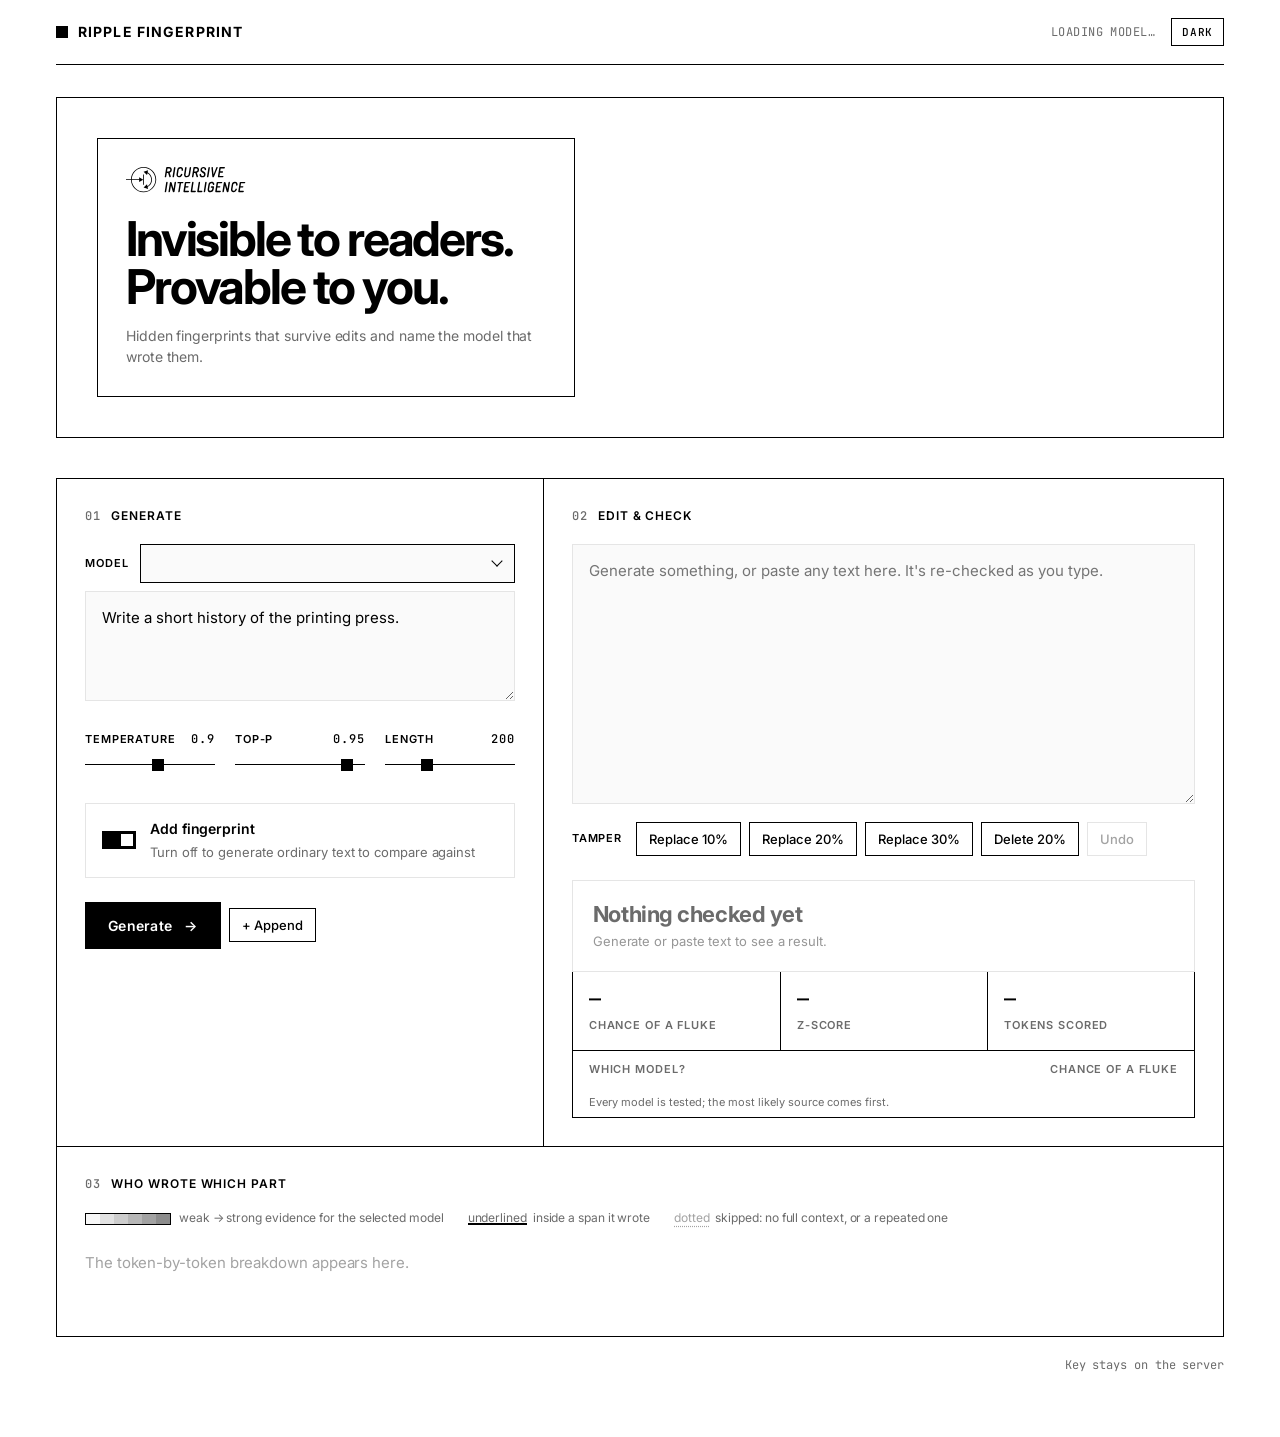
==== demo/index.html @ d68c1c12 "s" ====
<!doctype html>
<html lang="en">
<head>
<meta charset="utf-8">
<meta name="viewport" content="width=device-width, initial-scale=1">
<meta name="color-scheme" content="light dark">
<title>Ripple Fingerprint</title>
<link rel="preconnect" href="https://fonts.googleapis.com">
<link rel="preconnect" href="https://fonts.gstatic.com" crossorigin>
<link href="https://fonts.googleapis.com/css2?family=Inter:wght@400;500;600;700&family=JetBrains+Mono:wght@400;500&display=swap" rel="stylesheet">
<style>
  :root {
    --bg: #ffffff; --ink: #000000; --muted: #6b6b6b; --faint: #a3a3a3;
    --line: #000000; --hair: #e5e5e5; --field: #fafafa; --hatch: #ececec; --heat: 0, 0, 0;
    --art: url("/static/swallows.webp"); --art-size: 760px auto; --art-repeat: repeat; --veil: rgba(255, 255, 255, 0.88);
    --sans: "Inter", -apple-system, BlinkMacSystemFont, "Helvetica Neue", Arial, sans-serif;
    --mono: "JetBrains Mono", ui-monospace, SFMono-Regular, Menlo, monospace;
  }
  @media (prefers-color-scheme: dark) {
    :root:not([data-theme="light"]) {
      --bg: #0a2e86; --ink: #f3f7ff; --muted: #aec4f5; --faint: #6688d4;
      --line: #6f93e6; --hair: #2550b0; --field: #0d3796; --hatch: #1844a6; --heat: 205, 222, 255;
      --art: url("/static/sky.webp"); --art-size: cover; --art-repeat: no-repeat; --veil: rgba(10, 46, 134, 0.72);
    }
  }
  :root[data-theme="dark"] {
    --bg: #0a2e86; --ink: #f3f7ff; --muted: #aec4f5; --faint: #6688d4;
    --line: #6f93e6; --hair: #2550b0; --field: #0d3796; --hatch: #1844a6; --heat: 205, 222, 255;
      --art: url("/static/sky.webp"); --art-size: cover; --art-repeat: no-repeat; --veil: rgba(10, 46, 134, 0.72);
  }
  * { box-sizing: border-box; border-radius: 0; }
  .theme { font: 500 11px var(--mono); text-transform: uppercase; letter-spacing: 0.06em; padding: 6px 10px; }
  .top-right { display: flex; align-items: center; gap: 16px; }
  html { background: var(--bg); }
  body { margin: 0; color: var(--ink); font: 15px/1.55 var(--sans);
    background: linear-gradient(var(--veil), var(--veil)), var(--art) center / var(--art-size) var(--art-repeat) fixed, var(--bg);
    -webkit-font-smoothing: antialiased; letter-spacing: -0.005em; }
  .wrap { max-width: 1200px; margin: 0 auto; padding: 0 16px 64px; }

  /* ---------- header ---------- */
  .top { display: flex; justify-content: space-between; align-items: center; gap: 16px;
    border-bottom: 1px solid var(--line); padding: 18px 0; }
  .brand { font-weight: 700; font-size: 14px; letter-spacing: 0.08em; text-transform: uppercase; display: flex; align-items: center; gap: 10px; }
  .brand i { width: 12px; height: 12px; background: var(--ink); display: inline-block; }
  .meta { font: 12px var(--mono); color: var(--muted); text-transform: uppercase; letter-spacing: 0.04em; }
  .hero { margin: 32px 0 40px; border: 1px solid var(--line); padding: clamp(16px, 4vw, 40px);
    min-height: 260px; display: flex; align-items: flex-end;
    background: var(--art) center / var(--art-size) var(--art-repeat), var(--bg); image-rendering: pixelated; }
  .hero-card { background: var(--bg); border: 1px solid var(--line); padding: clamp(18px, 3vw, 28px); max-width: 520px; }
  .logo { display: block; width: 120px; height: auto; margin: 0 0 22px; }
  .grid, .heat-panel, .stats, .verdict:not(.yes):not(.weak) { background: var(--bg); }
  h1 { font-size: clamp(30px, 5vw, 48px); line-height: 1.0; letter-spacing: -0.045em; margin: 0; font-weight: 700; max-width: 900px; }
  .sub { color: var(--muted); margin: 14px 0 0; max-width: 420px; font-size: 14px; }

  /* ---------- layout ---------- */
  .grid { display: grid; grid-template-columns: minmax(0, 5fr) minmax(0, 7fr); border: 1px solid var(--line); }
  .grid > section { padding: 28px; }
  .grid > section + section { border-left: 1px solid var(--line); }
  @media (max-width: 860px) {
    .grid { grid-template-columns: 1fr; }
    .grid > section { padding: 20px; }
    .grid > section + section { border-left: 0; border-top: 1px solid var(--line); }
  }
  .label { display: flex; align-items: baseline; gap: 10px; margin: 0 0 18px; font-size: 12px; font-weight: 600;
    letter-spacing: 0.08em; text-transform: uppercase; }
  .label b { font: 500 12px var(--mono); color: var(--muted); }

  /* ---------- fields ---------- */
  textarea { width: 100%; resize: vertical; border: 1px solid var(--hair); background: var(--field);
    color: var(--ink); padding: 14px 16px; font: 15px/1.6 var(--sans); transition: border-color .15s; }
  textarea:hover { border-color: var(--faint); }
  textarea:focus { outline: none; border-color: var(--ink); background: var(--bg); }
  #prompt { min-height: 110px; }
  #text { min-height: 260px; }
  .controls { display: grid; grid-template-columns: repeat(3, 1fr); gap: 20px; margin: 24px 0; }
  .model-row { display: flex; align-items: center; gap: 12px; margin: 0 0 14px; }
  .model-row label { font-size: 11px; font-weight: 600; letter-spacing: 0.08em; text-transform: uppercase; flex: none; }
  .select { position: relative; flex: 1; min-width: 0; }
  .select select { -webkit-appearance: none; appearance: none; width: 100%; font: 500 13px var(--mono); color: var(--ink);
    background: var(--field); border: 1px solid var(--line); padding: 10px 36px 10px 12px; cursor: pointer; text-overflow: ellipsis; }
  .select select:focus-visible { outline: 2px solid var(--ink); outline-offset: 2px; }
  .select::after { content: ""; position: absolute; right: 14px; top: 50%; width: 7px; height: 7px; margin-top: -6px;
    border-right: 1.5px solid var(--ink); border-bottom: 1.5px solid var(--ink); transform: rotate(45deg); pointer-events: none; }
  .select select option { background: var(--bg); color: var(--ink); }
  .model-note { font-size: 12px; color: var(--muted); margin: -6px 0 14px; }
  .controls label { font-size: 11px; font-weight: 600; letter-spacing: 0.08em; text-transform: uppercase; display: block; }
  .controls output { float: right; font: 500 12px var(--mono); }
  input[type=range] { -webkit-appearance: none; appearance: none; width: 100%; height: 18px; background: transparent; margin: 8px 0 0; }
  input[type=range]::-webkit-slider-runnable-track { height: 1px; background: var(--ink); }
  input[type=range]::-moz-range-track { height: 1px; background: var(--ink); }
  input[type=range]::-webkit-slider-thumb { -webkit-appearance: none; width: 12px; height: 12px; background: var(--ink); margin-top: -5.5px; border: 0; }
  input[type=range]::-moz-range-thumb { width: 12px; height: 12px; background: var(--ink); border: 0; border-radius: 0; }

  .toggle { display: flex; align-items: center; gap: 14px; padding: 14px 16px; border: 1px solid var(--hair); cursor: pointer; user-select: none; transition: border-color .15s; }
  .toggle:hover { border-color: var(--ink); }
  .toggle input { -webkit-appearance: none; appearance: none; width: 34px; height: 18px; border: 1px solid var(--line); margin: 0; position: relative; flex: none; cursor: pointer; background: var(--bg); }
  .toggle input::after { content: ""; position: absolute; top: 2px; left: 2px; width: 12px; height: 12px; background: var(--ink); transition: transform .15s; }
  .toggle input:checked { background: var(--ink); }
  .toggle input:checked::after { background: var(--bg); transform: translateX(16px); }
  .toggle strong { font-weight: 600; font-size: 14px; display: block; }
  .toggle small { color: var(--muted); font-size: 13px; }

  /* ---------- buttons ---------- */
  button { font: 500 13px var(--sans); border: 1px solid var(--line); background: var(--bg); color: var(--ink);
    padding: 8px 12px; cursor: pointer; transition: background .12s, color .12s; }
  button:hover:not(:disabled) { background: var(--ink); border-color: var(--ink); color: var(--bg); }
  button:disabled { border-color: var(--hair); color: var(--faint); cursor: default; }
  button:focus-visible, textarea:focus-visible, input:focus-visible { outline: 2px solid var(--ink); outline-offset: 2px; }
  button.primary { background: var(--ink); color: var(--bg); font-weight: 600; font-size: 14px; padding: 14px 22px;
    letter-spacing: 0.02em; display: inline-flex; align-items: center; gap: 12px; }
  button.primary:hover:not(:disabled) { background: var(--bg); color: var(--ink); }
  button.primary:disabled { background: var(--hair); border-color: var(--hair); color: var(--muted); }
  .row { display: flex; gap: 8px; align-items: center; flex-wrap: wrap; }
  .status { font: 12px var(--mono); color: var(--muted); margin-left: 8px; }
  .tools { margin-top: 12px; }
  .tools span { font-size: 11px; font-weight: 600; letter-spacing: 0.08em; text-transform: uppercase; margin-right: 6px; }

  /* ---------- verdict ---------- */
  .verdict { margin-top: 24px; border: 1px solid var(--line); padding: 20px; display: flex; justify-content: space-between; align-items: center; gap: 16px; }
  .verdict .big { font-size: 22px; font-weight: 700; letter-spacing: -0.02em; line-height: 1.2; }
  .verdict .detail { font-size: 13px; margin-top: 4px; opacity: .7; max-width: 440px; }
  .verdict .tag { font: 500 11px var(--mono); text-transform: uppercase; letter-spacing: 0.06em; border: 1px solid currentColor; padding: 4px 8px; white-space: nowrap; }
  .verdict.idle { border-color: var(--hair); color: var(--muted); }
  .verdict.yes { background: var(--ink); color: var(--bg); }
  .verdict.weak { background: repeating-linear-gradient(-45deg, var(--bg) 0 6px, var(--hatch) 6px 7px); }
  .verdict.no { color: var(--ink); }

  .stats { display: grid; grid-template-columns: repeat(3, 1fr); border: 1px solid var(--line); border-top: 0; }
  .stat { padding: 14px 16px; }
  .stat + .stat { border-left: 1px solid var(--line); }
  .stat b { display: block; font: 500 20px var(--mono); letter-spacing: -0.03em; }
  .stat sup { font-size: 0.6em; vertical-align: 0.7em; margin-left: 1px; }
  .stat span { font-size: 11px; font-weight: 600; letter-spacing: 0.08em; text-transform: uppercase; color: var(--muted); }

  /* ---------- heatmap ---------- */
  .heat-panel { border: 1px solid var(--line); border-top: 0; padding: 28px; }
  @media (max-width: 860px) { .heat-panel { padding: 20px; } .stat b { font-size: 16px; } }
  @media (max-width: 520px) { .controls { grid-template-columns: 1fr; gap: 14px; } .stat { padding: 12px; } }
  .legend { display: flex; gap: 24px; align-items: center; font-size: 12px; color: var(--muted); flex-wrap: wrap; margin: -6px 0 20px; }
  .ramp { display: inline-flex; vertical-align: middle; margin-right: 8px; border: 1px solid var(--line); }
  .ramp i { width: 14px; height: 10px; display: block; }
  #heat { white-space: pre-wrap; word-break: break-word; line-height: 2; font-size: 15px; min-height: 60px; }
  #heat span { padding: 2px 0; }
  #heat span.skip { color: var(--faint); text-decoration: underline dotted var(--faint); text-underline-offset: 4px; }
  .empty { color: var(--faint); }
  .err { color: var(--ink); font-weight: 600; }
  footer { margin-top: 20px; font: 12px var(--mono); color: var(--muted); display: flex; justify-content: space-between; flex-wrap: wrap; gap: 8px; }

  /* ---------- attribution ---------- */
  :root { --m0: #e4572e; --m1: #2a9d8f; --m2: #c99700; --m3: #8e44ad; --m4: #3a86ff; --m5: #6a994e; }
  :root[data-theme="dark"] { --m0: #ff8a65; --m1: #5eead4; --m2: #fde047; --m3: #e9a8ff; --m4: #9ec5ff; --m5: #b5e48c; }
  @media (prefers-color-scheme: dark) { :root:not([data-theme="light"]) { --m0: #ff8a65; --m1: #5eead4; --m2: #fde047; --m3: #e9a8ff; --m4: #9ec5ff; --m5: #b5e48c; } }
  .rank { border: 1px solid var(--line); border-top: 0; }
  .rank-h { display: flex; justify-content: space-between; padding: 10px 16px 6px; font-size: 11px; font-weight: 600; letter-spacing: 0.08em; text-transform: uppercase; color: var(--muted); }
  .rank button { display: grid; grid-template-columns: 12px minmax(0, 1fr) minmax(60px, 34%) 92px; gap: 12px; align-items: center;
    width: 100%; border: 0; border-top: 1px solid var(--hair); padding: 9px 16px; text-align: left; font: 13px var(--mono); background: transparent; }
  .rank button:hover:not(:disabled) { background: var(--field); color: var(--ink); }
  .rank button.focus { background: var(--field); box-shadow: inset 3px 0 0 var(--ink); }
  @media (max-width: 520px) { .rank button { grid-template-columns: 10px minmax(0, 1fr) 40px 74px; gap: 8px; padding: 9px 12px; } .rank .nm em { display: none; } }
  .rank .sw { width: 10px; height: 10px; }
  .rank .nm { display: flex; min-width: 0; align-items: baseline; }
  .rank .nm span { overflow: hidden; text-overflow: ellipsis; white-space: nowrap; }
  .rank .nm em { flex: none; font-style: normal; font-weight: 600; margin-left: 6px; font-size: 11px; text-transform: uppercase; letter-spacing: 0.06em; }
  .rank .bar { height: 6px; background: var(--hair); position: relative; }
  .rank .bar i { position: absolute; inset: 0 auto 0 0; background: var(--ink); }
  .rank .pv { text-align: right; color: var(--muted); font-size: 12px; }
  .rank .pv sup { font-size: 0.7em; }
  .sources { margin: -4px 0 22px; }
  .strip { display: flex; height: 26px; border: 1px solid var(--line); background: repeating-linear-gradient(-45deg, var(--bg) 0 6px, var(--hatch) 6px 7px); position: relative; }
  .strip i { position: absolute; top: 0; bottom: 0; display: flex; align-items: center; padding: 0 6px; overflow: hidden;
    font: 600 11px var(--mono); color: #000; white-space: nowrap; }
  .src-legend { display: flex; flex-wrap: wrap; gap: 16px; margin-top: 8px; font-size: 12px; color: var(--muted); }
  .src-legend b { display: inline-block; width: 10px; height: 10px; margin-right: 6px; vertical-align: -1px; }
  #heat span.inspan { box-shadow: inset 0 -2px 0 var(--span-c); }
  .heat-for { font: 500 12px var(--mono); color: var(--muted); text-transform: none; letter-spacing: 0; margin-left: auto; }

  /* ---------- live evidence curve ---------- */
  .curve { border: 1px solid var(--line); border-top: 0; background: var(--bg); }
  .curve .rank-h span:last-child { text-transform: none; letter-spacing: 0; font: 500 12px var(--mono); color: var(--ink); }
  .curve .rank-h sup { font-size: 0.7em; }
  #curveSvg { display: block; width: 100%; height: 150px; }
  #curveSvg .axis { stroke: var(--hair); stroke-width: 1; }
  #curveSvg .thr { stroke: var(--ink); stroke-width: 1; stroke-dasharray: 3 4; opacity: .55; }
  #curveSvg .area { fill: var(--ink); opacity: .07; }
  #curveSvg .ln { fill: none; stroke: var(--ink); stroke-width: 1.75; stroke-linejoin: round; }
  #curveSvg .dot { fill: var(--ink); }
  #curveSvg .cross { stroke: var(--ink); stroke-width: 1; }
  #curveSvg text { font: 11px var(--mono); fill: var(--muted); }
  #heat span.fresh { animation: fresh .6s ease-out; }
  @keyframes fresh { from { color: var(--muted); } }
  @media (prefers-reduced-motion: reduce) { #heat span.fresh { animation: none; } }

  .spin { width: 10px; height: 10px; border: 1.5px solid currentColor; border-right-color: transparent; display: none; animation: r .7s linear infinite; border-radius: 50%; }
  .busy .spin { display: inline-block; }
  @keyframes r { to { transform: rotate(360deg); } }
</style>
</head>
<body>
<div class="wrap">
  <div class="top">
    <div class="brand"><i></i>Ripple Fingerprint</div>
    <div class="top-right">
      <div class="meta" id="model">loading model…</div>
      <button class="theme" id="theme" aria-label="Toggle dark mode">Dark</button>
    </div>
  </div>

  <div class="hero">
    <div class="hero-card">
    <svg width="164" height="35" viewBox="0 0 164 35" fill="currentColor" class="logo" role="img" aria-label="Ricursive"><path d="M154.319 34.3859C153.817 34.3859 153.435 34.0644 153.435 33.6022C153.435 33.4615 153.455 33.3209 153.516 32.9591L155.364 21.284C155.445 20.7616 155.927 20.3798 156.45 20.3798H162.237C162.799 20.3798 163.081 20.7817 163.081 21.2037C163.081 21.7864 162.578 22.2888 161.935 22.2888H157.213L156.59 26.2274H159.665C160.227 26.2274 160.509 26.6293 160.509 27.0513C160.509 27.634 160.006 28.1364 159.363 28.1364H156.289L155.606 32.4769H160.328C160.89 32.4769 161.172 32.8788 161.172 33.3008C161.172 33.8835 160.669 34.3859 160.026 34.3859H154.319Z"/><path d="M146.831 34.4462C144.902 34.4462 143.475 33.0597 143.475 31.0703C143.475 30.6282 143.515 30.166 143.596 29.6435L144.42 24.4792C144.802 22.0477 146.329 20.3195 148.82 20.3195H148.901C151.433 20.3195 152.538 22.2687 152.538 23.9366C152.538 24.2782 152.518 24.6399 152.357 24.9614C152.196 25.283 151.915 25.504 151.373 25.504C150.81 25.504 150.428 25.1423 150.428 24.66C150.428 24.4591 150.488 24.2581 150.488 23.8763C150.488 23.0122 149.966 22.2285 148.72 22.2285H148.64C147.454 22.2285 146.63 23.2132 146.409 24.5595L145.625 29.523C145.505 30.2263 145.465 30.6483 145.465 30.809C145.465 31.8138 146.007 32.5372 147.133 32.5372H147.213C148.519 32.5372 149.242 31.5526 149.524 30.387C149.685 29.7038 150.107 29.523 150.508 29.523C150.991 29.523 151.513 29.8445 151.513 30.367C151.513 30.7086 151.413 31.1306 151.212 31.5726C150.428 33.3008 149.162 34.4462 146.911 34.4462H146.831Z"/><path d="M132.702 34.4462C132.199 34.4462 131.818 34.1247 131.818 33.6625C131.818 33.4817 131.858 33.2204 131.938 32.7381L133.747 21.3042C133.827 20.7616 134.289 20.3798 134.872 20.3798H135.053C135.676 20.3798 135.897 20.6812 135.997 21.0429L138.69 29.9048L140.057 21.2439C140.137 20.7013 140.599 20.3195 141.182 20.3195C141.684 20.3195 142.066 20.641 142.066 21.1032C142.066 21.2439 142.026 21.5051 141.986 21.7262L140.097 33.4616C140.016 34.0041 139.594 34.3859 138.971 34.3859H138.73C138.007 34.3859 137.786 34.0242 137.625 33.4616L135.174 25.1222L133.827 33.5218C133.747 34.0644 133.285 34.4462 132.702 34.4462Z"/><path d="M122.854 34.3859C122.352 34.3859 121.97 34.0644 121.97 33.6022C121.97 33.4615 121.99 33.3209 122.051 32.9591L123.899 21.284C123.98 20.7616 124.462 20.3798 124.985 20.3798H130.772C131.334 20.3798 131.616 20.7817 131.616 21.2037C131.616 21.7864 131.113 22.2888 130.47 22.2888H125.748L125.125 26.2274H128.2C128.762 26.2274 129.044 26.6293 129.044 27.0513C129.044 27.634 128.541 28.1364 127.898 28.1364H124.824L124.141 32.4769H128.863C129.425 32.4769 129.707 32.8788 129.707 33.3008C129.707 33.8835 129.204 34.3859 128.561 34.3859H122.854Z"/><path d="M115.014 34.4462C113.125 34.4462 111.558 33.1601 111.558 30.9296C111.558 30.6483 111.618 30.1861 111.699 29.6435L112.522 24.4591C112.904 22.0477 114.472 20.3195 117.245 20.3195H117.325C118.712 20.3195 119.837 21.1032 120.42 22.1482C120.641 22.55 120.781 23.173 120.781 23.4945C120.781 24.2581 120.239 24.6198 119.716 24.6198C119.134 24.6198 118.792 24.3787 118.752 23.9165C118.671 22.9319 117.928 22.2285 117.024 22.2285H116.943C115.718 22.2285 114.733 23.1529 114.492 24.6399L113.668 29.8847C113.608 30.2263 113.567 30.5478 113.567 30.7488C113.567 31.8138 114.19 32.5372 115.296 32.5372H115.376C116.662 32.5372 117.647 31.5124 117.848 30.2263L118.169 28.1967H116.622C116.16 28.1967 115.858 27.8551 115.858 27.413C115.858 26.8704 116.32 26.2877 116.923 26.2877H119.475C119.978 26.2877 120.339 26.6494 120.339 27.1116C120.339 27.2121 120.259 27.6341 120.219 27.9154L119.837 30.3067C119.455 32.7381 117.868 34.4462 115.095 34.4462H115.014Z"/><path d="M107.125 34.4462C106.622 34.4462 106.241 34.1247 106.241 33.6625C106.241 33.4817 106.301 33.12 106.381 32.6377L108.19 21.2439C108.27 20.7013 108.732 20.3195 109.315 20.3195C109.818 20.3195 110.199 20.641 110.199 21.1032C110.199 21.2439 110.159 21.5051 110.099 21.8869L108.25 33.5218C108.17 34.0644 107.708 34.4462 107.125 34.4462Z"/><path d="M98.2004 34.3859C97.6981 34.3859 97.3163 34.0644 97.3163 33.6022C97.3163 33.5018 97.3364 33.3008 97.4167 32.8386L99.2454 21.2439C99.3257 20.7013 99.7879 20.3195 100.371 20.3195C100.873 20.3195 101.255 20.641 101.255 21.1032C101.255 21.2037 101.235 21.3845 101.195 21.6257L99.5066 32.4769H103.727C104.289 32.4769 104.571 32.8788 104.571 33.3008C104.571 33.8836 104.068 34.3859 103.425 34.3859H98.2004Z"/><path d="M126.485 14.0664C125.983 14.0664 125.601 13.7448 125.601 13.2827C125.601 13.142 125.621 13.0013 125.682 12.6396L127.53 0.964511C127.611 0.442044 128.093 0.0602417 128.615 0.0602417H134.403C134.965 0.0602417 135.247 0.462139 135.247 0.884132C135.247 1.46688 134.744 1.96925 134.101 1.96925H129.379L128.756 5.90785H131.831C132.393 5.90785 132.675 6.30974 132.675 6.73174C132.675 7.31449 132.172 7.81686 131.529 7.81686H128.455L127.771 12.1574H132.494C133.056 12.1574 133.338 12.5592 133.338 12.9812C133.338 13.564 132.835 14.0664 132.192 14.0664H126.485Z"/><path d="M119.028 14.1267H118.947C118.445 14.1267 118.063 13.8253 118.003 13.2626L116.838 1.78844C116.797 1.44683 116.777 1.1655 116.777 1.04493C116.777 0.482277 117.079 0 117.842 0C118.224 0 118.626 0.180854 118.686 0.723416L119.611 10.0876L123.469 0.723416C123.69 0.180854 124.072 0 124.453 0C124.996 0 125.378 0.361708 125.378 0.7837C125.378 0.944458 125.297 1.20569 125.157 1.52721L120.254 13.2626C120.012 13.8253 119.53 14.1267 119.028 14.1267Z"/><path d="M111.541 14.1267C111.038 14.1267 110.656 13.8052 110.656 13.343C110.656 13.1621 110.717 12.8004 110.797 12.3182L112.606 0.924364C112.686 0.381802 113.148 0 113.731 0C114.233 0 114.615 0.321518 114.615 0.7837C114.615 0.924364 114.575 1.1856 114.515 1.5674L112.666 13.2023C112.586 13.7449 112.123 14.1267 111.541 14.1267Z"/><path d="M104.185 14.1267C102.396 14.1267 100.527 12.921 100.527 10.8311C100.527 10.6302 100.547 10.4493 100.588 10.2283C100.688 9.58525 101.211 9.26373 101.733 9.26373C102.175 9.26373 102.617 9.52497 102.617 10.0675C102.617 10.2484 102.577 10.4091 102.577 10.6302C102.577 11.6751 103.3 12.2378 104.325 12.2378H104.446C105.672 12.2378 106.656 11.4943 106.656 10.1077C106.656 8.9824 105.933 8.50013 104.466 7.69633C102.899 6.83226 101.753 6.06865 101.753 4.15964C101.753 1.68797 103.562 0 105.933 0H106.114C108.023 0 109.57 1.24588 109.57 3.15489V3.27546C109.57 3.9185 109.068 4.3204 108.485 4.3204C107.802 4.3204 107.5 3.9185 107.5 3.49651C107.5 2.31091 106.757 1.86882 105.873 1.86882H105.772C104.687 1.86882 103.803 2.69271 103.803 3.81802C103.803 4.96343 104.707 5.42561 106.214 6.2495C107.741 7.09349 108.726 8.01785 108.726 9.76611C108.726 12.6598 106.596 14.1267 104.365 14.1267H104.185Z"/><path d="M89.2559 34.3859C88.7535 34.3859 88.3717 34.0644 88.3717 33.6022C88.3717 33.5018 88.3918 33.3008 88.4722 32.8386L90.3008 21.2439C90.3812 20.7013 90.8434 20.3195 91.4262 20.3195C91.9285 20.3195 92.3103 20.641 92.3103 21.1032C92.3103 21.2037 92.2902 21.3845 92.25 21.6257L90.5621 32.4769H94.782C95.3447 32.4769 95.626 32.8788 95.626 33.3008C95.626 33.8836 95.1236 34.3859 94.4806 34.3859H89.2559Z"/><path d="M79.3889 34.3859C78.8865 34.3859 78.5047 34.0644 78.5047 33.6022C78.5047 33.4615 78.5248 33.3209 78.5851 32.9591L80.4338 21.284C80.5142 20.7616 80.9965 20.3798 81.5189 20.3798H87.3062C87.8689 20.3798 88.1502 20.7817 88.1502 21.2037C88.1502 21.7864 87.6479 22.2888 87.0048 22.2888H82.2825L81.6596 26.2274H84.7341C85.2968 26.2274 85.5781 26.6293 85.5781 27.0513C85.5781 27.634 85.0757 28.1364 84.4327 28.1364H81.3582L80.6749 32.4769H85.3972C85.9599 32.4769 86.2412 32.8788 86.2412 33.3008C86.2412 33.8835 85.7389 34.3859 85.0958 34.3859H79.3889Z"/><path d="M73.2377 22.2888H71.0674C70.5048 22.2888 70.2435 21.8869 70.2435 21.4649C70.2435 20.8821 70.7258 20.3798 71.3688 20.3798H77.6987C78.2614 20.3798 78.5427 20.7817 78.5427 21.2037C78.5427 21.7864 78.0403 22.2888 77.3973 22.2888H75.2472L73.4587 33.5218C73.3783 34.0644 72.9161 34.4462 72.3334 34.4462C71.831 34.4462 71.4492 34.1246 71.4492 33.6625C71.4492 33.5218 71.4693 33.361 71.5296 33.0194L73.2377 22.2888Z"/><path d="M58.9877 34.4462C58.4853 34.4462 58.1035 34.1247 58.1035 33.6625C58.1035 33.4817 58.1437 33.2204 58.2241 32.7381L60.0326 21.3042C60.113 20.7616 60.5752 20.3798 61.1579 20.3798H61.3388C61.9617 20.3798 62.1827 20.6812 62.2832 21.0429L64.9759 29.9048L66.3424 21.2439C66.4228 20.7013 66.8849 20.3195 67.4677 20.3195C67.9701 20.3195 68.3519 20.641 68.3519 21.1032C68.3519 21.2439 68.3117 21.5051 68.2715 21.7262L66.3826 33.4616C66.3022 34.0041 65.8802 34.3859 65.2573 34.3859H65.0161C64.2927 34.3859 64.0717 34.0242 63.9109 33.4616L61.4593 25.1222L60.113 33.5218C60.0326 34.0644 59.5704 34.4462 58.9877 34.4462Z"/><path d="M53.8312 34.4462C53.3288 34.4462 52.947 34.1247 52.947 33.6625C52.947 33.4817 53.0073 33.12 53.0877 32.6377L54.8962 21.2439C54.9766 20.7013 55.4388 20.3195 56.0215 20.3195C56.5239 20.3195 56.9057 20.641 56.9057 21.1032C56.9057 21.2439 56.8655 21.5051 56.8052 21.8869L54.9565 33.5218C54.8761 34.0644 54.4139 34.4462 53.8312 34.4462Z"/><path d="M96.1857 0.0602417C98.3359 0.0602417 99.8229 1.72812 99.8229 3.67732C99.8229 5.60642 98.6976 7.2542 96.8891 7.91734L98.4163 12.6999C98.4565 12.8205 98.4766 12.921 98.4766 13.0415C98.4766 13.6645 97.934 14.1266 97.3312 14.1266C96.8489 14.1266 96.6077 13.9056 96.4872 13.5238L94.7791 8.13838H92.9706L92.1668 13.2023C92.0864 13.7448 91.6242 14.1266 91.0415 14.1266C90.5391 14.1266 90.1573 13.8051 90.1573 13.3429C90.1573 13.2023 90.1975 12.9009 90.2578 12.5793L92.1065 0.964511C92.1869 0.442044 92.6691 0.0602417 93.1916 0.0602417H96.1857ZM95.382 6.22937C96.7484 6.20927 97.7933 5.305 97.7933 3.85817C97.7933 2.89362 97.2307 1.96925 96.0049 1.96925H93.9552L93.272 6.22937H95.382Z"/><path d="M82.8148 14.1267C80.8254 14.1267 79.3183 12.8205 79.3183 10.6302C79.3183 10.3489 79.3585 10.0273 79.4389 9.50487L80.7852 0.924364C80.8656 0.381802 81.3278 0 81.9105 0C82.4129 0 82.7947 0.321518 82.7947 0.7837C82.7947 0.924364 82.7746 1.08512 82.7344 1.30617L81.4082 9.76611C81.368 9.98715 81.3278 10.3288 81.3278 10.4895C81.3278 11.4742 81.8703 12.2177 83.0559 12.2177H83.1363C84.3621 12.2177 85.407 11.233 85.608 9.90677L87.0146 0.924364C87.095 0.381802 87.5572 0 88.1399 0C88.6423 0 89.0241 0.321518 89.0241 0.7837C89.0241 0.924364 88.9839 1.20569 88.9437 1.42674L87.5974 9.98715C87.2156 12.3784 85.6281 14.1267 82.8952 14.1267H82.8148Z"/><path d="M72.3321 14.1267C70.403 14.1267 68.9763 12.7401 68.9763 10.7508C68.9763 10.3087 69.0165 9.84649 69.0969 9.32402L69.9207 4.15964C70.3025 1.72816 71.8298 0 74.3215 0H74.4019C76.9339 0 78.0391 1.9492 78.0391 3.61708C78.0391 3.95869 78.019 4.3204 77.8582 4.64191C77.6975 4.96343 77.4161 5.18448 76.8736 5.18448C76.3109 5.18448 75.9291 4.82277 75.9291 4.34049C75.9291 4.13954 75.9894 3.93859 75.9894 3.55679C75.9894 2.69271 75.4669 1.90901 74.221 1.90901H74.1407C72.9551 1.90901 72.1312 2.89366 71.9101 4.24002L71.1264 9.20345C71.0059 9.90677 70.9657 10.3288 70.9657 10.4895C70.9657 11.4943 71.5082 12.2177 72.6336 12.2177H72.7139C74.0201 12.2177 74.7435 11.233 75.0248 10.0675C75.1856 9.3843 75.6076 9.20345 76.0095 9.20345C76.4918 9.20345 77.0142 9.52497 77.0142 10.0474C77.0142 10.389 76.9138 10.811 76.7128 11.2531C75.9291 12.9813 74.6631 14.1267 72.4125 14.1267H72.3321Z"/><path d="M64.503 14.1267C64.0007 14.1267 63.6189 13.8052 63.6189 13.343C63.6189 13.1621 63.6792 12.8004 63.7595 12.3182L65.5681 0.924364C65.6484 0.381802 66.1106 0 66.6934 0C67.1958 0 67.5776 0.321518 67.5776 0.7837C67.5776 0.924364 67.5374 1.1856 67.4771 1.5674L65.6284 13.2023C65.548 13.7449 65.0858 14.1267 64.503 14.1267Z"/><path d="M58.9755 0.0611572C61.1256 0.0611572 62.6127 1.72903 62.6127 3.67823C62.6127 5.60734 61.4873 7.25512 59.6788 7.91825L61.206 12.7008C61.2462 12.8214 61.2663 12.9219 61.2663 13.0424C61.2663 13.6654 60.7237 14.1276 60.1209 14.1276C59.6386 14.1276 59.3975 13.9065 59.2769 13.5247L57.5688 8.13929H55.7603L54.9565 13.2032C54.8761 13.7458 54.4139 14.1276 53.8312 14.1276C53.3288 14.1276 52.947 13.806 52.947 13.3439C52.947 13.2032 52.9872 12.9018 53.0475 12.5803L54.8962 0.965427C54.9766 0.44296 55.4589 0.0611572 55.9813 0.0611572H58.9755ZM58.1717 6.23028C59.5381 6.21019 60.5831 5.30592 60.5831 3.85909C60.5831 2.89453 60.0204 1.97017 58.7946 1.97017H56.745L56.0617 6.23028H58.1717Z"/><path d="M40.1797 17.2667C40.1797 8.34717 32.949 1.11647 24.0295 1.11645C15.11 1.11645 7.87933 8.34716 7.87933 17.2667C7.87935 26.1861 15.1101 33.4169 24.0295 33.4169V34.5333L23.8062 34.5318C14.4473 34.4132 6.8827 26.8487 6.76419 17.4897L6.76288 17.2667C6.76288 7.73056 14.4934 0 24.0295 0L24.2526 0.00130834C33.6859 0.120758 41.2962 7.80504 41.2962 17.2667L41.2947 17.4897C41.1752 26.923 33.4911 34.5333 24.0295 34.5333V33.4169C32.949 33.4169 40.1797 26.1861 40.1797 17.2667Z"/><path d="M30.2054 4.53035L29.5617 7.2456C30.4941 7.76018 31.3582 8.4067 32.1248 9.17323C34.2716 11.32 35.4776 14.2317 35.4776 17.2677C35.4776 20.3038 34.2715 23.2155 32.1248 25.3622C31.3582 26.1288 30.494 26.7753 29.5615 27.2899L30.2054 30.0051L24.0302 28.1569L28.7185 23.7331L29.2931 26.1571C30.0313 25.7201 30.7185 25.1898 31.3354 24.5729C33.2728 22.6355 34.3612 20.0077 34.3612 17.2677C34.3612 14.5278 33.2728 11.9 31.3354 9.96259C30.7185 9.34571 30.0312 8.81562 29.2931 8.37862L28.7185 10.8023L24.0302 6.3786L30.2054 4.53035Z"/><path d="M3.30556e-07 16.7091L17.9756 16.7091L17.9756 14.0444L23.5578 17.2673L17.9756 20.4902L17.9756 17.8255L2.32952e-07 17.8255L3.30556e-07 16.7091Z"/><path d="M24.588 10.3184L24.588 24.2136L23.4716 24.2136L23.4716 10.3184L24.588 10.3184Z"/></svg>
    <h1>Invisible to readers.<br>Provable to you.</h1>
    <p class="sub">Hidden fingerprints that survive edits and name the model that wrote them.</p>
    </div>
  </div>

  <div class="grid">
    <section>
      <div class="label"><b>01</b>Generate</div>
      <div class="model-row">
        <label for="modelSel">Model</label>
        <div class="select"><select id="modelSel"></select></div>
      </div>
      <p class="model-note" id="modelNote"></p>
      <textarea id="prompt" aria-label="Prompt">Write a short history of the printing press.</textarea>
      <div class="controls">
        <label>Temperature <output id="tv">0.9</output><input id="temp" type="range" min="0.1" max="1.5" step="0.05" value="0.9"></label>
        <label>Top-p <output id="pv">0.95</output><input id="topp" type="range" min="0.5" max="1" step="0.01" value="0.95"></label>
        <label>Length <output id="lv">200</output><input id="len" type="range" min="20" max="600" step="10" value="200"></label>
      </div>
      <label class="toggle"><input type="checkbox" id="wm" checked>
        <span><strong>Add fingerprint</strong><small>Turn off to generate ordinary text to compare against</small></span></label>
      <div class="row" style="margin-top:24px">
        <button class="primary" id="gen"><span class="spin"></span><span id="genLabel">Generate</span> →</button>
        <button id="genAppend" title="Add the new text after what's already in the box, to build a document from several models">+ Append</button>
        <span class="status" id="genStatus"></span>
      </div>
    </section>

    <section>
      <div class="label"><b>02</b>Edit &amp; check</div>
      <textarea id="text" aria-label="Text to check" placeholder="Generate something, or paste any text here. It's re-checked as you type."></textarea>
      <div class="row tools">
        <span>Tamper</span>
        <button data-rate="0.1">Replace 10%</button>
        <button data-rate="0.2">Replace 20%</button>
        <button data-rate="0.3">Replace 30%</button>
        <button id="del">Delete 20%</button>
        <button id="reset" disabled>Undo</button>
      </div>
      <div class="verdict idle" id="verdict"></div>
      <div class="stats">
        <div class="stat"><b id="sP">—</b><span>Chance of a fluke</span></div>
        <div class="stat"><b id="sZ">—</b><span>Z-score</span></div>
        <div class="stat"><b id="sN">—</b><span>Tokens scored</span></div>
      </div>
      <div class="curve" id="curve" hidden>
        <div class="rank-h"><span id="curveTitle">Evidence while generating</span><span id="curveNow"></span></div>
        <svg id="curveSvg" role="img" aria-label="Evidence for the fingerprint as each token was generated"></svg>
      </div>
      <div class="rank" id="rank"><div class="rank-h"><span>Which model?</span><span>chance of a fluke</span></div><div id="rankRows"></div></div>
    </section>
  </div>

  <section class="heat-panel">
    <div class="label"><b>03</b>Who wrote which part<span class="heat-for" id="heatFor"></span></div>
    <div class="sources" id="sources"></div>
    <div class="legend">
      <span><span class="ramp" id="ramp"></span>weak → strong evidence for the selected model</span>
      <span><span style="box-shadow: inset 0 -2px 0 var(--ink)">underlined</span>&nbsp; inside a span it wrote</span>
      <span><span style="text-decoration: underline dotted var(--faint); text-underline-offset: 4px; color: var(--faint)">dotted</span>&nbsp; skipped: no full context, or a repeated one</span>
    </div>
    <div id="heat"></div>
  </section>

  <footer><span id="foot"></span><span>Key stays on the server</span></footer>
</div>

<script>
const $ = (id) => document.getElementById(id);
const COMMON = ["the","very","really","also","often","quite","some","indeed","just","then","many","still"];
let original = null, timer = null, seq = 0, focus = null;
const colorOf = {};

// theme: follows the system until toggled; the choice is remembered per browser
const root = document.documentElement;
const isDark = () => root.dataset.theme ? root.dataset.theme === "dark" : matchMedia("(prefers-color-scheme: dark)").matches;
const syncThemeBtn = () => ($("theme").textContent = isDark() ? "Light" : "Dark");
try { const t = localStorage.getItem("fp-theme"); if (t) root.dataset.theme = t; } catch {}
syncThemeBtn();
$("theme").onclick = () => {
  root.dataset.theme = isDark() ? "light" : "dark";
  try { localStorage.setItem("fp-theme", root.dataset.theme); } catch {}
  syncThemeBtn();
};
matchMedia("(prefers-color-scheme: dark)").addEventListener("change", syncThemeBtn);

const shade = (a) => `rgba(var(--heat),${(0.03 + 0.42 * a).toFixed(3)})`;   // grayscale heat
for (let i = 0; i < 6; i++) { const s = document.createElement("i"); s.style.background = shade(i / 5); $("ramp").appendChild(s); }
for (const [r, o] of [["temp","tv"],["topp","pv"],["len","lv"]]) $(r).oninput = () => ($(o).textContent = $(r).value);

// ---- model selector: generation and checking both use the selected model's tokenizer
const loaded = new Set();
const model = () => $("modelSel").value;
const short = (n) => n.split("/").pop();
function syncModel() {
  $("model").textContent = `Model · ${short(model())}`;
  $("modelNote").textContent = (loaded.has(model()) ? "" : "Loads on first use (the first time also downloads it). ")
    + "Checking tests every model, so you don't need to say which one wrote the text.";
}
fetch("/api/info").then(r => r.json()).then(i => {
  i.models.forEach((m, k) => colorOf[m.name] = `var(--m${k % 6})`);
  for (const m of i.models) {
    const o = document.createElement("option");
    o.value = m.name; o.textContent = m.name;
    $("modelSel").appendChild(o);
    if (m.loaded) loaded.add(m.name);
  }
  $("modelSel").value = i.default;
  syncModel();
  $("foot").textContent = `Context ${i.context_width} tokens · flag threshold p < ${i.fpr}`;
});
$("modelSel").onchange = syncModel;

$("gen").onclick = () => runGen(false);
$("genAppend").onclick = () => runGen(true);
async function runGen(append) {
  const btn = $("gen"), m = model();
  btn.disabled = true; $("genAppend").disabled = true; $("modelSel").disabled = true; btn.classList.add("busy");
  $("genLabel").textContent = loaded.has(m) ? "Generating" : "Loading model";
  $("genStatus").textContent = "";
  try {
    const r = await fetch("/api/generate", { method: "POST", headers: { "Content-Type": "application/json" },
      body: JSON.stringify({ model: m, prompt: $("prompt").value, watermark: $("wm").checked,
        temperature: +$("temp").value, top_p: +$("topp").value, max_new_tokens: +$("len").value }) });
    if (!r.ok) throw new Error((await r.json()).detail || r.statusText);
    const d = await r.json();
    loaded.add(m); syncModel();
    const prev = $("text").value.trim();
    $("text").value = append && prev ? `${prev}\n\n${d.text}` : d.text;
    original = $("text").value; $("reset").disabled = true; focus = null;
    $("genStatus").textContent = `${d.watermark ? "Fingerprinted" : "Ordinary"} · ${short(m)} · ${d.seconds}s` +
      (d.load_seconds > 1 ? ` (+${d.load_seconds}s load)` : "");
    check();
  } catch (e) { $("genStatus").innerHTML = `<span class="err">${e.message}</span>`; }
  btn.disabled = false; $("genAppend").disabled = false; $("modelSel").disabled = false; btn.classList.remove("busy"); $("genLabel").textContent = "Generate";
}

function tamper(fn) {
  if (original === null) original = $("text").value;
  const parts = $("text").value.split(/(\s+)/);
  $("text").value = parts.map((p, i) => (i % 2 === 0 && p ? fn(p) : p)).join("");
  $("reset").disabled = false;
  check();
}
document.querySelectorAll("[data-rate]").forEach(b => b.onclick = () => {
  const rate = +b.dataset.rate;
  tamper(w => (Math.random() < rate ? COMMON[Math.floor(Math.random() * COMMON.length)] : w));
});
$("del").onclick = () => tamper(w => (Math.random() < 0.2 ? "" : w));
$("reset").onclick = () => { $("text").value = original; $("reset").disabled = true; check(); };
$("text").oninput = () => { clearTimeout(timer); timer = setTimeout(check, 450); };

function fluke(p) {
  if (p <= 0) return "&lt;1 in 10<sup>300</sup>";
  if (p >= 0.01) return p.toFixed(2);
  const e = Math.floor(-Math.log10(p));
  if (e < 7) return `1 in ${Math.round(1 / p).toLocaleString()}`;
  return `1 in 10<sup>${e}</sup>`;
}

async function check() {
  const text = $("text").value;
  const my = ++seq;
  if (!text.trim()) { render(null); return; }
  const r = await fetch("/api/detect", { method: "POST", headers: { "Content-Type": "application/json" }, body: JSON.stringify({ text, focus }) });
  if (my !== seq || !r.ok) return;
  render(await r.json());
}

function verdict(cls, big, detail, tag) {
  const v = $("verdict");
  v.className = "verdict " + cls;
  v.innerHTML = `<div><div class="big">${big}</div><div class="detail">${detail}</div></div>${tag ? `<span class="tag">${tag}</span>` : ""}`;
}

const esc = (t) => t.replace(/[&<>"]/g, c => ({ "&": "&amp;", "<": "&lt;", ">": "&gt;", '"': "&quot;" }[c]));

function render(d) {
  const heat = $("heat");
  heat.replaceChildren();
  $("rankRows").replaceChildren(); $("sources").replaceChildren(); $("heatFor").textContent = "";
  if (!d) {
    verdict("idle", "Nothing checked yet", "Generate or paste text to see a result.", "");
    ["sP","sZ","sN"].forEach(id => $(id).textContent = "—");
    $("rankRows").innerHTML = `<div class="rank-h" style="text-transform:none;letter-spacing:0;font-weight:400">Every model is tested; the most likely source comes first.</div>`;
    heat.innerHTML = `<span class="empty">The token-by-token breakdown appears here.</span>`;
    return;
  }
  for (const m of d.models) m.evidence_p ??= m.adjusted_p;   // older servers lack evidence_p
  const top = d.models[0], name = (n) => esc(short(n));
  const weak = !d.best && top.evidence_p < 0.001;
  if (d.matches.length > 1)
    verdict("yes", `Mixed: ${d.matches.map(name).join(" + ")}`, "Fingerprints from more than one model. Section 03 shows which parts came from which.", "Mixed");
  else if (d.best)
    verdict("yes", `Written by ${name(d.best)}`, "Only this model's key matches, even if the text was edited. The other models see it as ordinary text.", "Match");
  else if (weak)
    verdict("weak", "Weak trace", `Some of ${name(top.name)}'s fingerprint may survive, but not enough to call it with confidence. A longer or less-edited passage would settle it.`, "Inconclusive");
  else
    verdict("no", "No fingerprint found", top.num_scored < 25 ? "Too little text to tell. Try a longer passage." : "No model's key matches. Nothing here distinguishes this text from ordinary text.", "No match");

  const f = d.models.find(m => m.name === d.focus);
  $("sP").innerHTML = fluke(f.evidence_p);
  $("sZ").textContent = f.z_score.toFixed(1);
  $("sN").textContent = `${f.num_scored}/${f.num_tokens}`;

  // ranking: bar length = strength of evidence, log scale up to p = 1e-20
  for (const m of d.models) {
    const b = document.createElement("button");
    b.className = m.name === d.focus ? "focus" : "";
    const w = Math.min(1, -Math.log10(Math.max(m.evidence_p, 1e-300)) / 20);
    b.innerHTML = `<span class="sw" style="background:${colorOf[m.name] || "var(--ink)"}"></span>` +
      `<span class="nm" title="${esc(m.name)}"><span>${name(m.name)}</span>${m.is_match ? "<em>match</em>" : ""}</span>` +
      `<span class="bar"><i style="width:${(w * 100).toFixed(1)}%"></i></span><span class="pv">${fluke(m.evidence_p)}</span>`;
    b.title = `Click to show ${m.name}'s evidence below`;
    b.onclick = () => { focus = m.name; check(); };
    $("rankRows").appendChild(b);
  }

  // sources strip: where each model's spans sit in the text
  const usable = d.spans.filter(sp => sp.start !== null);
  if (usable.length) {
    const strip = document.createElement("div"); strip.className = "strip";
    for (const sp of usable) {
      const i = document.createElement("i");
      i.style.left = `${(100 * sp.start / d.text_length).toFixed(2)}%`;
      i.style.width = `${(100 * (sp.end - sp.start) / d.text_length).toFixed(2)}%`;
      i.style.background = colorOf[sp.model] || "var(--ink)";
      i.textContent = short(sp.model);
      i.title = `${sp.model} · characters ${sp.start}–${sp.end} · ${sp.num_scored} tokens · fluke chance ${sp.p_value.toExponential(1)}`;
      strip.appendChild(i);
    }
    const leg = document.createElement("div"); leg.className = "src-legend";
    const seen = [...new Set(usable.map(sp => sp.model))];
    leg.innerHTML = seen.map(m => `<span><b style="background:${colorOf[m]}"></b>${name(m)}</span>`).join("") +
      `<span><b style="background:repeating-linear-gradient(-45deg,var(--bg) 0 3px,var(--faint) 3px 4px);border:1px solid var(--line)"></b>no fingerprint found</span>`;
    $("sources").append(strip, leg);
  } else {
    $("sources").innerHTML = `<span class="empty" style="font-size:13px">${d.best ? "The fingerprint is spread too thinly to pin to a stretch of text; the whole-text verdict still holds." : "No stretch of the text carries a model's fingerprint."}</span>`;
  }

  $("heatFor").textContent = `evidence for ${short(d.focus)}`;
  heat.style.setProperty("--span-c", colorOf[d.focus] || "var(--ink)");
  const mine = usable.filter(sp => sp.model === d.focus);
  let pos = 0;
  for (const { t, s } of d.tokens) {
    const el = document.createElement("span");
    el.textContent = t;
    const mid = pos + t.length / 2; pos += t.length;
    if (mine.some(sp => mid >= sp.start && mid <= sp.end)) el.classList.add("inspan");
    if (s === null) { el.classList.add("skip"); el.title = "skipped"; }
    else {
      el.style.background = shade(Math.max(0, Math.min(1, (s - 1) / 4)));   // Exp(1) has mean 1
      el.title = `score ${s.toFixed(2)} (ordinary text averages 1.0)`;
    }
    heat.appendChild(el);
  }
}
render(null);
</script>
</body>
</html>
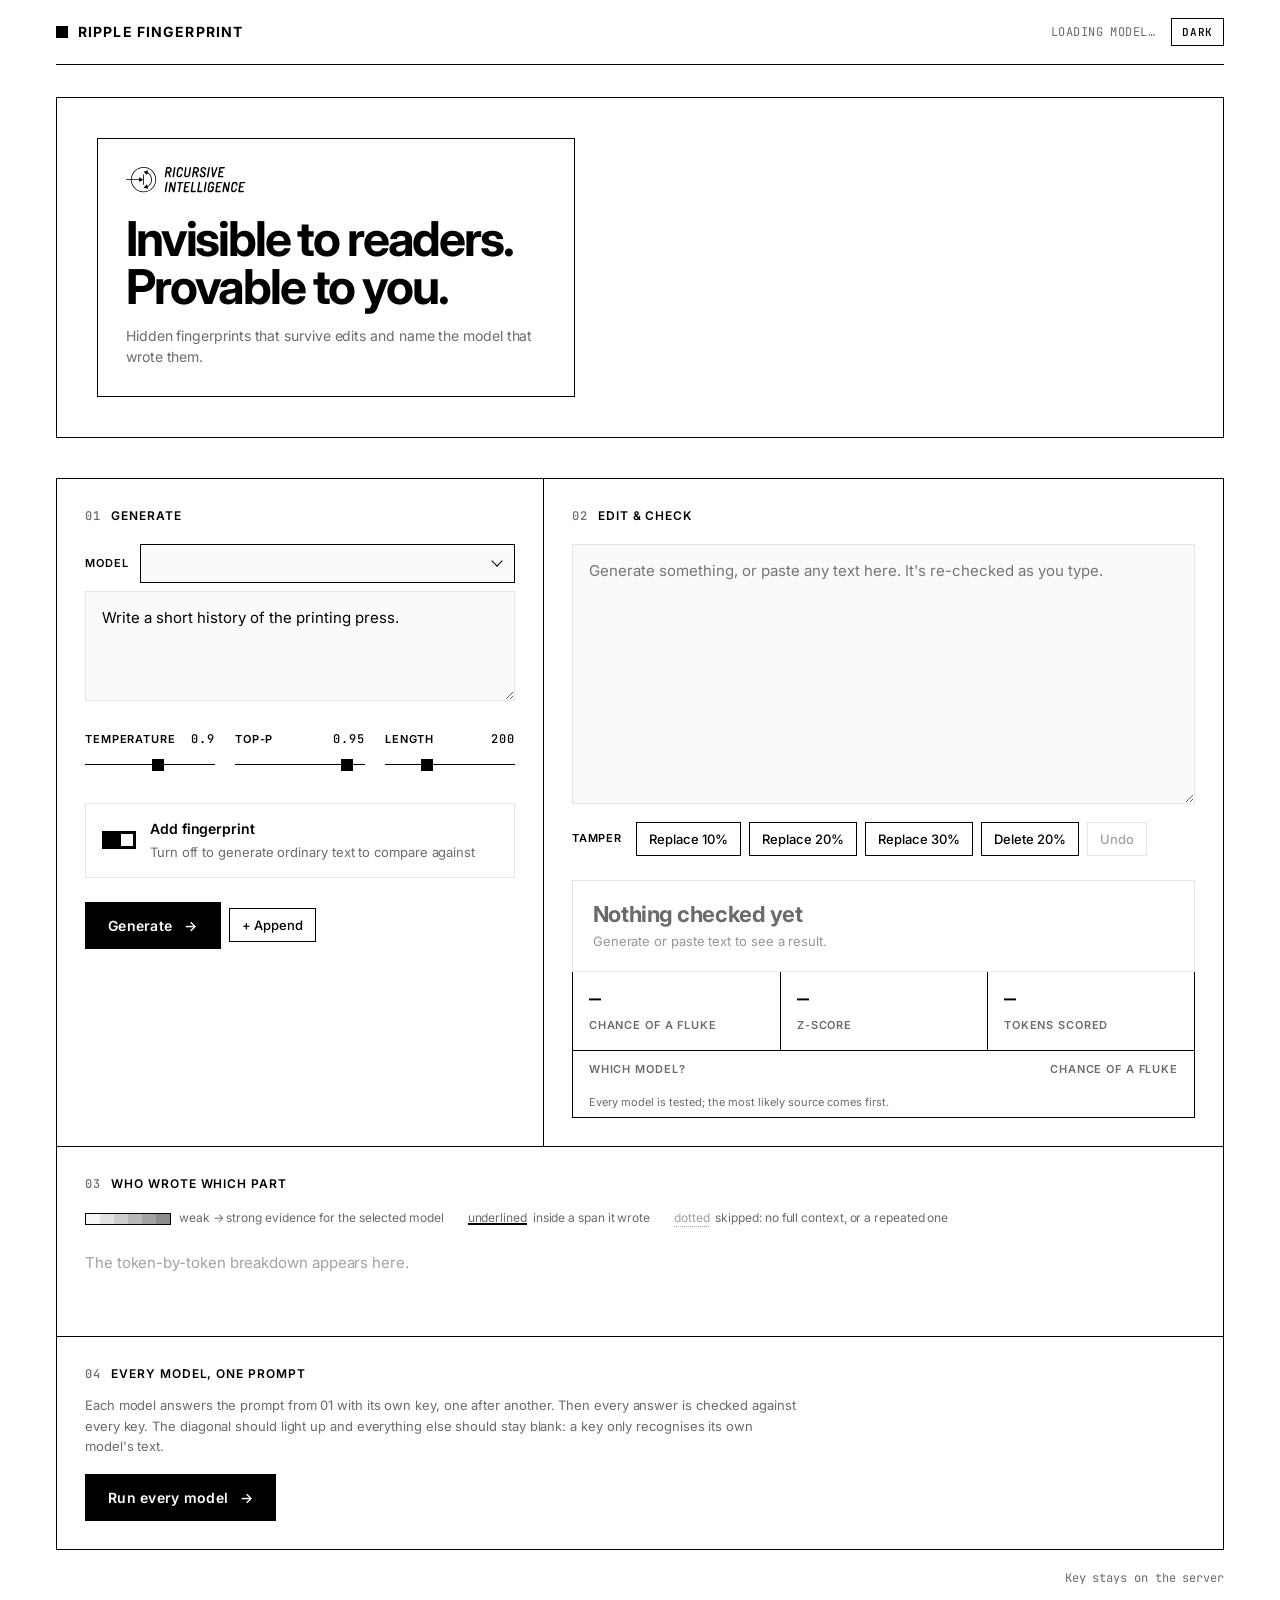
==== commit fbf96e5f: "every model" ====
--- a/demo/index.html
+++ b/demo/index.html
@@ -190,6 +190,36 @@
   @keyframes fresh { from { color: var(--muted); } }
   @media (prefers-reduced-motion: reduce) { #heat span.fresh { animation: none; } }
 
+  /* ---------- every model lineup ---------- */
+  .lineup-panel { border: 1px solid var(--line); border-top: 0; padding: 28px; background: var(--bg); }
+  @media (max-width: 860px) { .lineup-panel { padding: 20px; } }
+  .lu-sub { color: var(--muted); font-size: 13px; margin: -6px 0 18px; max-width: 720px; }
+  .lu-scroll { overflow-x: auto; margin-top: 22px; border: 1px solid var(--line); }
+  .lu-scroll:has(table:empty) { display: none; }
+  table.lu { border-collapse: collapse; width: 100%; font: 12px var(--mono); }
+  .lu th, .lu td { border-top: 1px solid var(--hair); padding: 8px 10px; text-align: center; white-space: nowrap; }
+  .lu thead th { border-top: 0; font-weight: 600; font-size: 11px; color: var(--muted); vertical-align: bottom; }
+  .lu thead th.k { min-width: 54px; }
+  .lu thead th.k i { display: block; width: 10px; height: 10px; margin: 0 auto 4px; }
+  .lu th.who { text-align: left; font-weight: 500; color: var(--ink); max-width: 260px; overflow: hidden; text-overflow: ellipsis; }
+  .lu th.who i { display: inline-block; width: 10px; height: 10px; margin-right: 8px; vertical-align: -1px; }
+  .lu th.who small { color: var(--muted); margin-right: 6px; }
+  .lu tbody tr { cursor: pointer; }
+  .lu tbody tr:hover th, .lu tbody tr:hover td:not(.cell) { background: var(--field); }
+  .lu tbody tr.sel th.who { box-shadow: inset 3px 0 0 var(--ink); background: var(--field); }
+  .lu td.cell { color: var(--muted); }
+  .lu td.cell.hit { color: var(--ink); font-weight: 600; }
+  .lu td.cell.diag { outline: 1px dashed var(--faint); outline-offset: -4px; }
+  .lu td.cell sup { font-size: 0.7em; }
+  .lu td.res { text-align: left; }
+  .lu td.res b { font-weight: 600; }
+  .lu td.res.bad b { text-decoration: underline wavy; }
+  .lu td.dim { color: var(--muted); }
+  .lu-out { margin-top: 18px; border: 1px solid var(--line); }
+  .lu-out .rank-h { align-items: center; }
+  .lu-out .rank-h button { font: 500 11px var(--mono); text-transform: uppercase; letter-spacing: 0.06em; padding: 5px 9px; }
+  .lu-text { padding: 4px 16px 16px; white-space: pre-wrap; font-size: 14px; max-height: 260px; overflow-y: auto; }
+
   .spin { width: 10px; height: 10px; border: 1.5px solid currentColor; border-right-color: transparent; display: none; animation: r .7s linear infinite; border-radius: 50%; }
   .busy .spin { display: inline-block; }
   @keyframes r { to { transform: rotate(360deg); } }
@@ -272,6 +302,21 @@
     <div id="heat"></div>
   </section>
 
+  <section class="lineup-panel">
+    <div class="label"><b>04</b>Every model, one prompt<span class="heat-for" id="luMeta"></span></div>
+    <p class="lu-sub">Each model answers the prompt from 01 with its own key, one after another. Then every answer is checked against every key.
+      The diagonal should light up and everything else should stay blank: a key only recognises its own model's text.</p>
+    <div class="row">
+      <button class="primary" id="luGo"><span class="spin"></span><span id="luLabel">Run every model</span> →</button>
+      <span class="status" id="luStatus"></span>
+    </div>
+    <div class="lu-scroll"><table class="lu" id="luTable"></table></div>
+    <div class="lu-out" id="luOut" hidden>
+      <div class="rank-h"><span id="luOutTitle"></span><button id="luUse">Check in 02 →</button></div>
+      <div class="lu-text" id="luText"></div>
+    </div>
+  </section>
+
   <footer><span id="foot"></span><span>Key stays on the server</span></footer>
 </div>
 
@@ -309,43 +354,157 @@
 }
 fetch("/api/info").then(r => r.json()).then(i => {
   i.models.forEach((m, k) => colorOf[m.name] = `var(--m${k % 6})`);
+  allModels = i.models; $("luMeta").textContent = `${i.models.length} models`;
   for (const m of i.models) {
     const o = document.createElement("option");
-    o.value = m.name; o.textContent = m.name;
+    o.value = m.name; o.textContent = m.label || m.name; o.title = m.name;
     $("modelSel").appendChild(o);
     if (m.loaded) loaded.add(m.name);
   }
   $("modelSel").value = i.default;
   syncModel();
+  curve.fpr = i.fpr; curve.tests = 2 * i.models.length;
   $("foot").textContent = `Context ${i.context_width} tokens · flag threshold p < ${i.fpr}`;
 });
 $("modelSel").onchange = syncModel;
 
 $("gen").onclick = () => runGen(false);
 $("genAppend").onclick = () => runGen(true);
+// ---- streaming generation: POST /api/stream sends one JSON event per line, one per token.
+// Each token event carries the generating model's detector test on the reply so far
+// ("live": score s, p-value p, tokens scored n, z), so the evidence builds up on screen.
+let streaming = false;
+// The checker corrects for testing every model (p × tests), so the live numbers do too:
+// the curve, the readout and the final verdict all use the same corrected p, and a
+// match is called once it drops below fpr.
+const curve = { pts: [], fpr: 1e-5, tests: 1, max: 200, label: "", done: false };
+const corrected = (p) => Math.min(1, p * curve.tests);
+
 async function runGen(append) {
-  const btn = $("gen"), m = model();
+  const btn = $("gen"), m = model(), watermark = $("wm").checked;
   btn.disabled = true; $("genAppend").disabled = true; $("modelSel").disabled = true; btn.classList.add("busy");
   $("genLabel").textContent = loaded.has(m) ? "Generating" : "Loading model";
   $("genStatus").textContent = "";
+  const prev = append ? $("text").value.trim() : "";
+  const prefix = prev ? `${prev}\n\n` : "";
+  let reply = "", n = 0, t0 = 0, last = null, crossed = null;
+  streaming = true; seq++; clearTimeout(timer);   // drop any check still in flight
+  $("text").readOnly = true; $("text").value = prefix;
+  Object.assign(curve, { pts: [], max: +$("len").value, label: short(m), done: false, watermark });
+  liveStart(prefix);
   try {
-    const r = await fetch("/api/generate", { method: "POST", headers: { "Content-Type": "application/json" },
-      body: JSON.stringify({ model: m, prompt: $("prompt").value, watermark: $("wm").checked,
+    const r = await fetch("/api/stream", { method: "POST", headers: { "Content-Type": "application/json" },
+      body: JSON.stringify({ model: m, prompt: $("prompt").value, watermark, trace: false,
         temperature: +$("temp").value, top_p: +$("topp").value, max_new_tokens: +$("len").value }) });
-    if (!r.ok) throw new Error((await r.json()).detail || r.statusText);
-    const d = await r.json();
-    loaded.add(m); syncModel();
-    const prev = $("text").value.trim();
-    $("text").value = append && prev ? `${prev}\n\n${d.text}` : d.text;
-    original = $("text").value; $("reset").disabled = true; focus = null;
-    $("genStatus").textContent = `${d.watermark ? "Fingerprinted" : "Ordinary"} · ${short(m)} · ${d.seconds}s` +
-      (d.load_seconds > 1 ? ` (+${d.load_seconds}s load)` : "");
-    check();
-  } catch (e) { $("genStatus").innerHTML = `<span class="err">${e.message}</span>`; }
+    if (!r.ok) throw new Error((await r.json().catch(() => ({}))).detail || r.statusText);
+    const reader = r.body.getReader(), dec = new TextDecoder();
+    let buf = "";
+    for (;;) {
+      const { value, done } = await reader.read();
+      if (done) break;
+      buf += dec.decode(value, { stream: true });
+      let nl;
+      while ((nl = buf.indexOf("\n")) >= 0) {
+        const ev = JSON.parse(buf.slice(0, nl)); buf = buf.slice(nl + 1);
+        if (ev.type === "start") {
+          if (ev.flag_p) curve.tests = Math.round(curve.fpr / ev.flag_p);
+          if (ev.loading) $("genStatus").textContent = `Loading ${short(m)}…`;
+        } else if (ev.type === "token") {
+          if (!n) { t0 = performance.now(); loaded.add(m); syncModel(); $("genLabel").textContent = "Generating"; }
+          n++; last = { ...ev.live, p: corrected(ev.live.p) };
+          if (crossed === null && last.p < curve.fpr) crossed = n;
+          curve.pts.push({ i: n, p: last.p });
+          reply += ev.text;
+          $("text").value = prefix + reply.trimStart();
+          $("text").scrollTop = $("text").scrollHeight;
+          liveToken(ev.text, last.s);
+          const dt = (performance.now() - t0) / 1000;
+          $("genStatus").textContent = `${n} tokens` + (dt > 0.5 ? ` · ${(n / dt).toFixed(0)} tok/s` : "");
+          liveStats(last, n, crossed);
+          drawCurveSoon();
+        } else if (ev.type === "done") {
+          $("genStatus").textContent = `${ev.watermark ? "Fingerprinted" : "Ordinary"} · ${short(m)} · ${n} tokens · ${ev.seconds}s` +
+            (ev.load_seconds > 1 ? ` (+${ev.load_seconds}s load)` : "");
+        } else if (ev.type === "error") throw new Error(ev.detail);
+      }
+    }
+  } catch (e) { $("genStatus").innerHTML = `<span class="err">${esc(e.message)}</span>`; }
+  streaming = false; curve.done = true; drawCurve();
+  $("text").readOnly = false;
+  original = $("text").value; $("reset").disabled = true; focus = null;
   btn.disabled = false; $("genAppend").disabled = false; $("modelSel").disabled = false; btn.classList.remove("busy"); $("genLabel").textContent = "Generate";
-}
+  check();   // the full check: every model's key, spans, exact token heatmap
+}
+
+function liveStart(prefix) {
+  $("curve").hidden = false;
+  $("curveTitle").textContent = `Evidence for ${curve.label} while generating`;
+  $("rankRows").replaceChildren(); $("sources").replaceChildren();
+  $("heatFor").textContent = `live: evidence for ${curve.label}`;
+  const heat = $("heat"); heat.replaceChildren();
+  if (prefix) { const s = document.createElement("span"); s.className = "skip"; s.textContent = prefix; heat.appendChild(s); }
+  ["sP","sZ","sN"].forEach(id => $(id).textContent = "—");
+  verdict("idle", "Generating…", "The detector re-tests the reply after every token. The chance of a fluke falls as evidence piles up.", "Live");
+  drawCurve();
+}
+
+function liveToken(t, s) {
+  if (!t) return;
+  const el = document.createElement("span");
+  el.textContent = $("heat").childElementCount ? t : t.trimStart();
+  el.className = "fresh";
+  if (s === null) { el.classList.add("skip"); el.title = "skipped"; }
+  else { el.style.background = shade(Math.max(0, Math.min(1, (s - 1) / 4))); el.title = `score ${s.toFixed(2)} (ordinary text averages 1.0)`; }
+  $("heat").appendChild(el);
+}
+
+function liveStats(l, n, crossed) {
+  $("sP").innerHTML = fluke(l.p);
+  $("sZ").textContent = l.z.toFixed(1);
+  $("sN").textContent = `${l.n}/${n}`;
+  $("curveNow").innerHTML = `fluke ${fluke(l.p)}`;
+  if (crossed !== null)
+    verdict("yes", `Fingerprint confirmed at token ${crossed}`, `${esc(curve.label)}'s key already matches; every further token only adds evidence.`, "Live");
+  else if (l.p < 1e-3)
+    verdict("weak", "Evidence building…", `Below 1 in 1,000 after ${n} tokens. A match is called at 1 in ${fmtInv(curve.fpr)}.`, "Live");
+}
+const fmtInv = (p) => { const e = Math.round(-Math.log10(p)); return e >= 7 ? `10^${e}` : Math.round(1 / p).toLocaleString(); };
+
+// evidence = -log10(p): 0 for "anything could produce this", the match line at -log10(flag_p)
+let curveRaf = 0;
+function drawCurveSoon() { if (!curveRaf) curveRaf = requestAnimationFrame(() => { curveRaf = 0; drawCurve(); }); }
+function drawCurve() {
+  const svg = $("curveSvg"), W = svg.clientWidth || 600, H = 150, L = 34, R = 10, T = 12, B = 22;
+  const ev = (p) => Math.min(300, -Math.log10(Math.max(p, 1e-300)));
+  const thr = ev(curve.fpr), pts = curve.pts;
+  const xMax = Math.max(curve.done ? pts.length : curve.max, 10);
+  const yMax = Math.max(thr * 1.35, ...pts.map(d => ev(d.p)) , 1) * 1.05;
+  const x = (i) => L + (W - L - R) * i / xMax, y = (v) => T + (H - T - B) * (1 - v / yMax);
+  const tick = (v) => v >= 1 ? `1e-${Math.round(v)}` : "1";
+  let h = `<line class="axis" x1="${L}" y1="${y(0)}" x2="${W - R}" y2="${y(0)}"/>` +
+    `<line class="thr" x1="${L}" y1="${y(thr)}" x2="${W - R}" y2="${y(thr)}"/>` +
+    `<text x="${W - R}" y="${y(thr) - 5}" text-anchor="end">match threshold</text>` +
+    `<text x="${L - 6}" y="${y(0) + 4}" text-anchor="end">1</text>` +
+    `<text x="${L - 6}" y="${y(thr) + 4}" text-anchor="end">${tick(thr)}</text>` +
+    `<text x="${L}" y="${H - 4}">tokens →</text><text x="${W - R}" y="${H - 4}" text-anchor="end">${xMax}</text>`;
+  if (pts.length) {
+    const d = pts.map((q, k) => `${k ? "L" : "M"}${x(q.i).toFixed(1)},${y(ev(q.p)).toFixed(1)}`).join("");
+    const lx = x(pts.at(-1).i), ly = y(ev(pts.at(-1).p));
+    h += `<path class="area" d="M${x(pts[0].i)},${y(0)}${d.replace("M", "L")}L${lx},${y(0)}Z"/><path class="ln" d="${d}"/>`;
+    const c = pts.find(q => q.p < curve.fpr);
+    if (c) h += `<line class="cross" x1="${x(c.i)}" y1="${y(thr) - 6}" x2="${x(c.i)}" y2="${y(0)}"/>` +
+      `<text x="${x(c.i) + 4}" y="${y(0) - 5}">${c.i}</text>`;
+    h += `<circle class="dot" cx="${lx}" cy="${ly}" r="3"/>`;
+  }
+  svg.setAttribute("viewBox", `0 0 ${W} ${H}`);
+  svg.innerHTML = h;
+  if (curve.done && pts.length)
+    $("curveTitle").textContent = `Evidence for ${curve.label} as it was generated` + (curve.watermark ? "" : " (no fingerprint)");
+}
+addEventListener("resize", () => { if (!$("curve").hidden) drawCurve(); });
 
 function tamper(fn) {
+  if (streaming) return;
   if (original === null) original = $("text").value;
   const parts = $("text").value.split(/(\s+)/);
   $("text").value = parts.map((p, i) => (i % 2 === 0 && p ? fn(p) : p)).join("");
@@ -358,7 +517,7 @@
 });
 $("del").onclick = () => tamper(w => (Math.random() < 0.2 ? "" : w));
 $("reset").onclick = () => { $("text").value = original; $("reset").disabled = true; check(); };
-$("text").oninput = () => { clearTimeout(timer); timer = setTimeout(check, 450); };
+$("text").oninput = () => { if (streaming) return; clearTimeout(timer); timer = setTimeout(check, 450); };
 
 function fluke(p) {
   if (p <= 0) return "&lt;1 in 10<sup>300</sup>";
@@ -466,6 +625,107 @@
   }
 }
 render(null);
+
+// ---- 04: every model answers the same prompt; each answer is checked against every key.
+// POST /api/lineup streams one "result" event per model (see server.py).
+let allModels = [];
+const lu = { rows: {}, sel: null };
+const label = (n) => (allModels.find(m => m.name === n)?.label || n).replace(/^LM Studio · /, "");
+function luCell(p) {   // evidence p → short text; blank-ish for ordinary text
+  if (p >= 0.01) return "·";
+  const e = Math.floor(-Math.log10(Math.max(p, 1e-300)));
+  return e < 300 ? `10<sup>-${e}</sup>` : "&lt;10<sup>-300</sup>";
+}
+function luBuild(names) {
+  const t = $("luTable");
+  const head = names.map((n, k) => `<th class="k" title="${esc(n)}"><i style="background:${colorOf[n] || "var(--ink)"}"></i>key ${k + 1}</th>`).join("");
+  t.innerHTML = `<thead><tr><th class="who" style="color:var(--muted);font-weight:600">wrote ↓ · checked with →</th>${head}<th>verdict</th><th>tokens</th><th>time</th></tr></thead><tbody></tbody>`;
+  lu.rows = {};
+  names.forEach((n, k) => {
+    const tr = document.createElement("tr");
+    tr.innerHTML = `<th class="who" title="${esc(n)}"><small>${k + 1}</small><i style="background:${colorOf[n] || "var(--ink)"}"></i>${esc(label(n))}</th>` +
+      names.map((c) => `<td class="cell${c === n ? " diag" : ""}"></td>`).join("") +
+      `<td class="res dim">waiting</td><td class="dim"></td><td class="dim"></td>`;
+    tr.onclick = () => luShow(n);
+    t.tBodies[0].appendChild(tr);
+    lu.rows[n] = { tr, names };
+  });
+}
+function luShow(n) {
+  const r = lu.rows[n]; if (!r?.text) return;
+  lu.sel = n;
+  Object.values(lu.rows).forEach(x => x.tr.classList.toggle("sel", x === r));
+  $("luOut").hidden = false;
+  $("luOutTitle").textContent = `${label(n)} wrote`;
+  $("luText").textContent = r.text;
+}
+$("luUse").onclick = () => {
+  const r = lu.rows[lu.sel]; if (!r || streaming) return;
+  $("text").value = r.text; original = r.text; $("reset").disabled = true; focus = null;
+  $("modelSel").value = lu.sel; syncModel();
+  $("text").scrollIntoView({ behavior: "smooth", block: "center" });
+  check();
+};
+function luResult(ev) {
+  const r = lu.rows[ev.model]; if (!r) return;
+  r.text = ev.text;
+  const cells = r.tr.querySelectorAll("td.cell");
+  r.names.forEach((c, k) => {
+    const p = ev.evidence[c] ?? 1, td = cells[k];
+    const a = Math.max(0, Math.min(1, -Math.log10(Math.max(p, 1e-300)) / 20));
+    td.innerHTML = luCell(p);
+    td.style.background = p < 0.01 ? shade(a) : "";
+    td.classList.toggle("hit", ev.matches.includes(c));
+    td.title = `${label(c)}'s key on ${label(ev.model)}'s text: chance of a fluke ${p.toExponential(1)}`;
+  });
+  const [res, tok, time] = r.tr.querySelectorAll("td:not(.cell)");
+  const wrong = ev.matches.filter(m => m !== ev.model);
+  res.className = "res" + (wrong.length ? " bad" : "");
+  res.innerHTML = wrong.length ? `<b>wrong: ${esc(label(wrong[0]))}</b>`
+    : ev.best === ev.model ? "<b>named</b>"
+    : ev.watermark ? `missed <span class="dim">(z ${ev.z.toFixed(1)})</span>` : "no fingerprint";
+  tok.textContent = ev.num_scored; tok.className = "";
+  time.textContent = `${ev.seconds}s` + (ev.load_seconds > 1 ? ` +${Math.round(ev.load_seconds)}s` : "");
+  if (!lu.sel) luShow(ev.model);
+}
+$("luGo").onclick = async () => {
+  if (streaming) return;
+  const btn = $("luGo"); btn.disabled = true; btn.classList.add("busy"); $("gen").disabled = true;
+  $("luOut").hidden = true; lu.sel = null;
+  const watermark = $("wm").checked;
+  let done = 0, named = 0, total = 0;
+  try {
+    const r = await fetch("/api/lineup", { method: "POST", headers: { "Content-Type": "application/json" },
+      body: JSON.stringify({ prompt: $("prompt").value, watermark,
+        temperature: +$("temp").value, top_p: +$("topp").value, max_new_tokens: +$("len").value }) });
+    if (!r.ok) throw new Error((await r.json().catch(() => ({}))).detail || r.statusText);
+    const reader = r.body.getReader(), dec = new TextDecoder();
+    let buf = "";
+    for (;;) {
+      const { value, done: end } = await reader.read();
+      if (end) break;
+      buf += dec.decode(value, { stream: true });
+      let nl;
+      while ((nl = buf.indexOf("\n")) >= 0) {
+        const ev = JSON.parse(buf.slice(0, nl)); buf = buf.slice(nl + 1);
+        if (ev.type === "start") { total = ev.models.length; luBuild(ev.models); }
+        else if (ev.type === "model") {
+          const res = lu.rows[ev.model]?.tr.querySelector("td.res");
+          if (res) res.textContent = ev.loading ? "loading…" : "writing…";
+          $("luStatus").textContent = `${done + 1}/${total} · ${ev.loading ? "loading" : "running"} ${label(ev.model)}`;
+        } else if (ev.type === "result") {
+          done++; named += ev.best === ev.model; luResult(ev);
+        } else if (ev.type === "error") {
+          done++;
+          const res = lu.rows[ev.model]?.tr.querySelector("td.res");
+          if (res) { res.className = "res bad"; res.innerHTML = `<b>error</b>`; res.title = ev.detail; }
+        }
+      }
+    }
+    $("luStatus").textContent = watermark ? `${named}/${total} named correctly` : `${total} ordinary answers: no key should match`;
+  } catch (e) { $("luStatus").innerHTML = `<span class="err">${esc(e.message)}</span>`; }
+  btn.disabled = false; btn.classList.remove("busy"); $("gen").disabled = false;
+};
 </script>
 </body>
 </html>
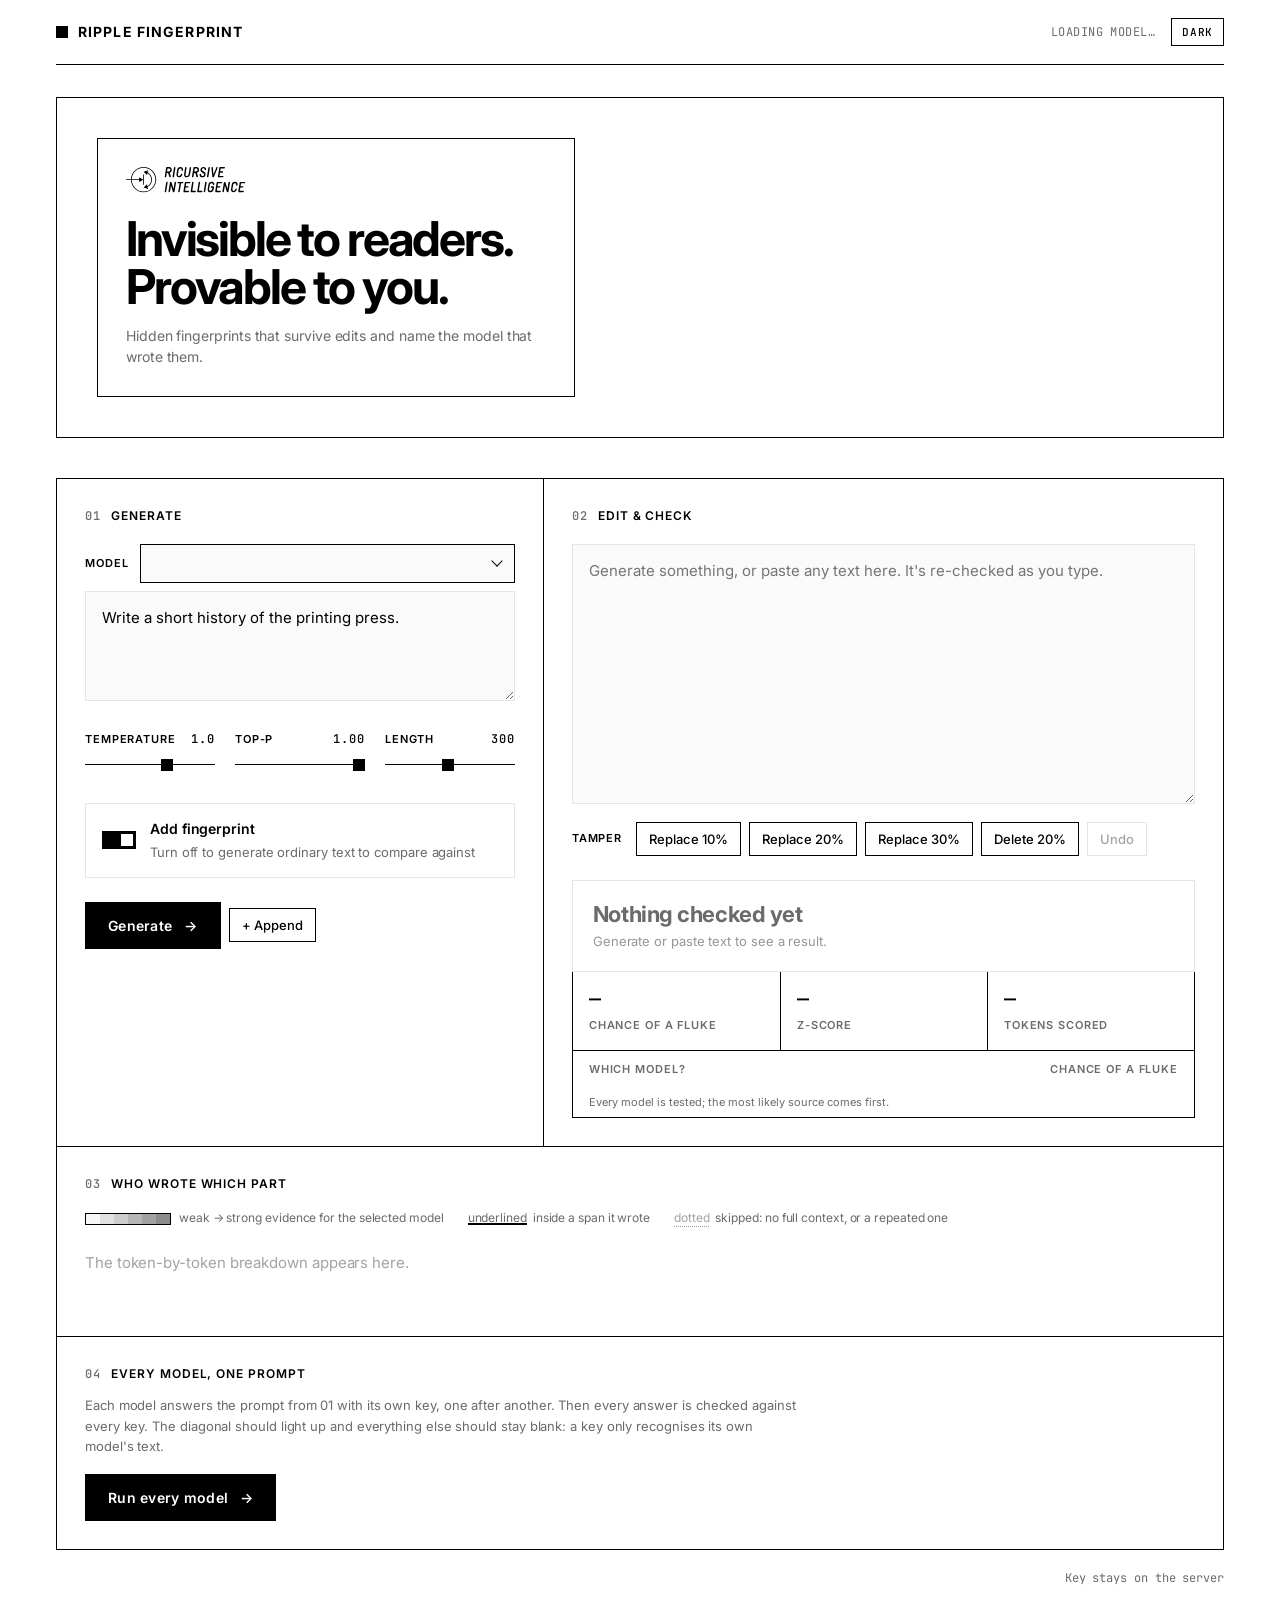
==== commit c685299f: "Default to T=1, top-p=1, 300 tokens so chat models carry a fingerprint Tuned chat models leave littl" ====
--- a/demo/index.html
+++ b/demo/index.html
@@ -202,6 +202,7 @@
   .lu thead th.k { min-width: 54px; }
   .lu thead th.k i { display: block; width: 10px; height: 10px; margin: 0 auto 4px; }
   .lu th.who { text-align: left; font-weight: 500; color: var(--ink); max-width: 260px; overflow: hidden; text-overflow: ellipsis; }
+  @media (max-width: 520px) { .lu th.who { max-width: 150px; } .lu th, .lu td { padding: 8px 6px; } }
   .lu th.who i { display: inline-block; width: 10px; height: 10px; margin-right: 8px; vertical-align: -1px; }
   .lu th.who small { color: var(--muted); margin-right: 6px; }
   .lu tbody tr { cursor: pointer; }
@@ -253,9 +254,9 @@
       <p class="model-note" id="modelNote"></p>
       <textarea id="prompt" aria-label="Prompt">Write a short history of the printing press.</textarea>
       <div class="controls">
-        <label>Temperature <output id="tv">0.9</output><input id="temp" type="range" min="0.1" max="1.5" step="0.05" value="0.9"></label>
-        <label>Top-p <output id="pv">0.95</output><input id="topp" type="range" min="0.5" max="1" step="0.01" value="0.95"></label>
-        <label>Length <output id="lv">200</output><input id="len" type="range" min="20" max="600" step="10" value="200"></label>
+        <label>Temperature <output id="tv">1.0</output><input id="temp" type="range" min="0.1" max="1.5" step="0.05" value="1"></label>
+        <label>Top-p <output id="pv">1.00</output><input id="topp" type="range" min="0.5" max="1" step="0.01" value="1"></label>
+        <label>Length <output id="lv">300</output><input id="len" type="range" min="20" max="600" step="10" value="300"></label>
       </div>
       <label class="toggle"><input type="checkbox" id="wm" checked>
         <span><strong>Add fingerprint</strong><small>Turn off to generate ordinary text to compare against</small></span></label>
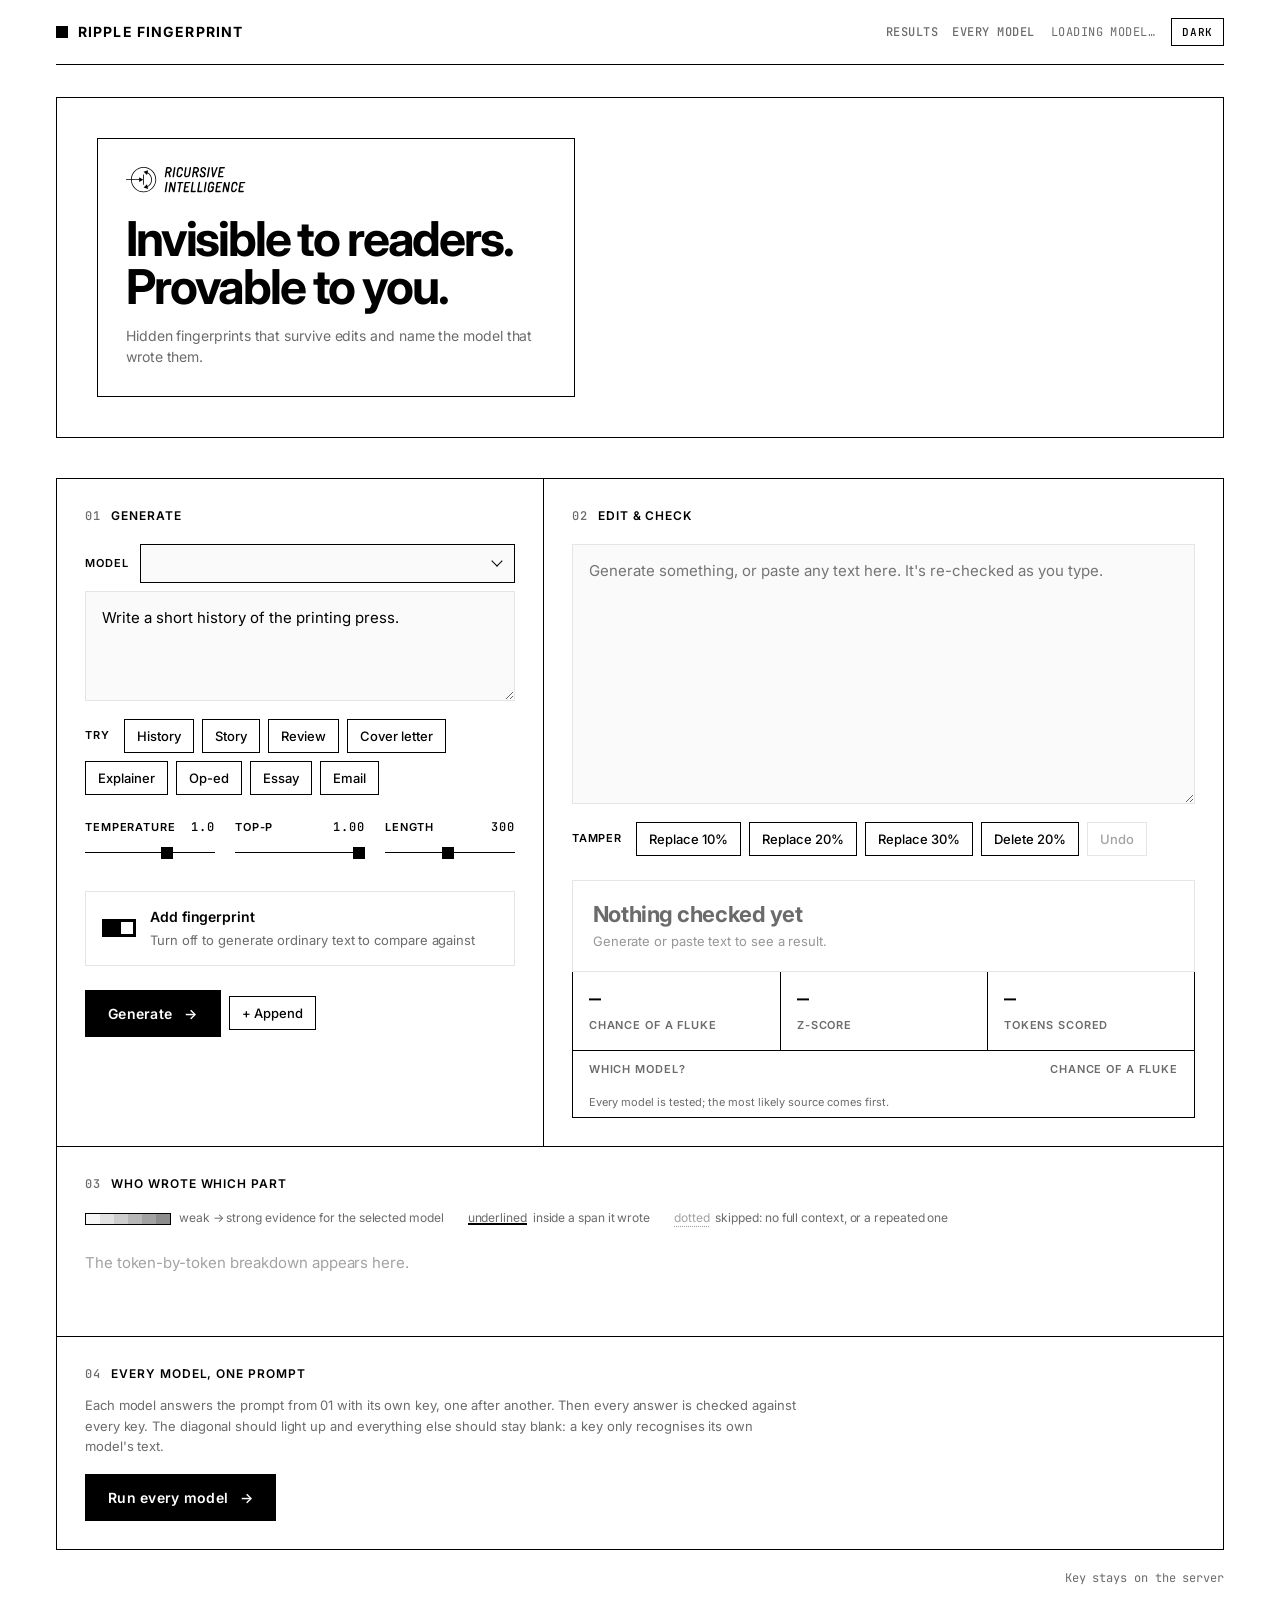
==== commit 968b31b0: "model card" ====
--- a/demo/index.html
+++ b/demo/index.html
@@ -30,7 +30,10 @@
   }
   * { box-sizing: border-box; border-radius: 0; }
   .theme { font: 500 11px var(--mono); text-transform: uppercase; letter-spacing: 0.06em; padding: 6px 10px; }
-  .top-right { display: flex; align-items: center; gap: 16px; }
+  .top-right { display: flex; align-items: center; gap: 16px; flex-wrap: wrap; }
+  .pages { display: flex; gap: 14px; font: 500 12px var(--mono); text-transform: uppercase; letter-spacing: 0.04em; }
+  .pages a { color: var(--muted); text-decoration: none; }
+  .pages a:hover { color: var(--ink); }
   html { background: var(--bg); }
   body { margin: 0; color: var(--ink); font: 15px/1.55 var(--sans);
     background: linear-gradient(var(--veil), var(--veil)), var(--art) center / var(--art-size) var(--art-repeat) fixed, var(--bg);
@@ -231,6 +234,7 @@
   <div class="top">
     <div class="brand"><i></i>Ripple Fingerprint</div>
     <div class="top-right">
+      <nav class="pages" aria-label="Pages"><a href="/results/">Results</a><a href="/results/models.html">Every model</a></nav>
       <div class="meta" id="model">loading model…</div>
       <button class="theme" id="theme" aria-label="Toggle dark mode">Dark</button>
     </div>
@@ -253,6 +257,17 @@
       </div>
       <p class="model-note" id="modelNote"></p>
       <textarea id="prompt" aria-label="Prompt">Write a short history of the printing press.</textarea>
+      <div class="row tools" id="presets">
+        <span>Try</span>
+        <button data-prompt="Write a short history of the printing press.">History</button>
+        <button data-prompt="Write a short story about a lighthouse keeper who finds a message in a bottle.">Story</button>
+        <button data-prompt="Write a product review of a pair of noise-cancelling headphones you've used for a month.">Review</button>
+        <button data-prompt="Write a cover letter for a junior data analyst position at a city transit agency.">Cover letter</button>
+        <button data-prompt="Explain how vaccines train the immune system, for a curious twelve-year-old.">Explainer</button>
+        <button data-prompt="Write a persuasive op-ed arguing that cities should replace parking lots with parks.">Op-ed</button>
+        <button data-prompt="Write a student essay on the causes of the French Revolution.">Essay</button>
+        <button data-prompt="Write an email to your landlord asking them to fix a leaking kitchen sink.">Email</button>
+      </div>
       <div class="controls">
         <label>Temperature <output id="tv">1.0</output><input id="temp" type="range" min="0.1" max="1.5" step="0.05" value="1"></label>
         <label>Top-p <output id="pv">1.00</output><input id="topp" type="range" min="0.5" max="1" step="0.01" value="1"></label>
@@ -368,6 +383,9 @@
   $("foot").textContent = `Context ${i.context_width} tokens · flag threshold p < ${i.fpr}`;
 });
 $("modelSel").onchange = syncModel;
+document.querySelectorAll("[data-prompt]").forEach(b => b.onclick = () => {
+  $("prompt").value = b.dataset.prompt; $("prompt").focus();
+});
 
 $("gen").onclick = () => runGen(false);
 $("genAppend").onclick = () => runGen(true);
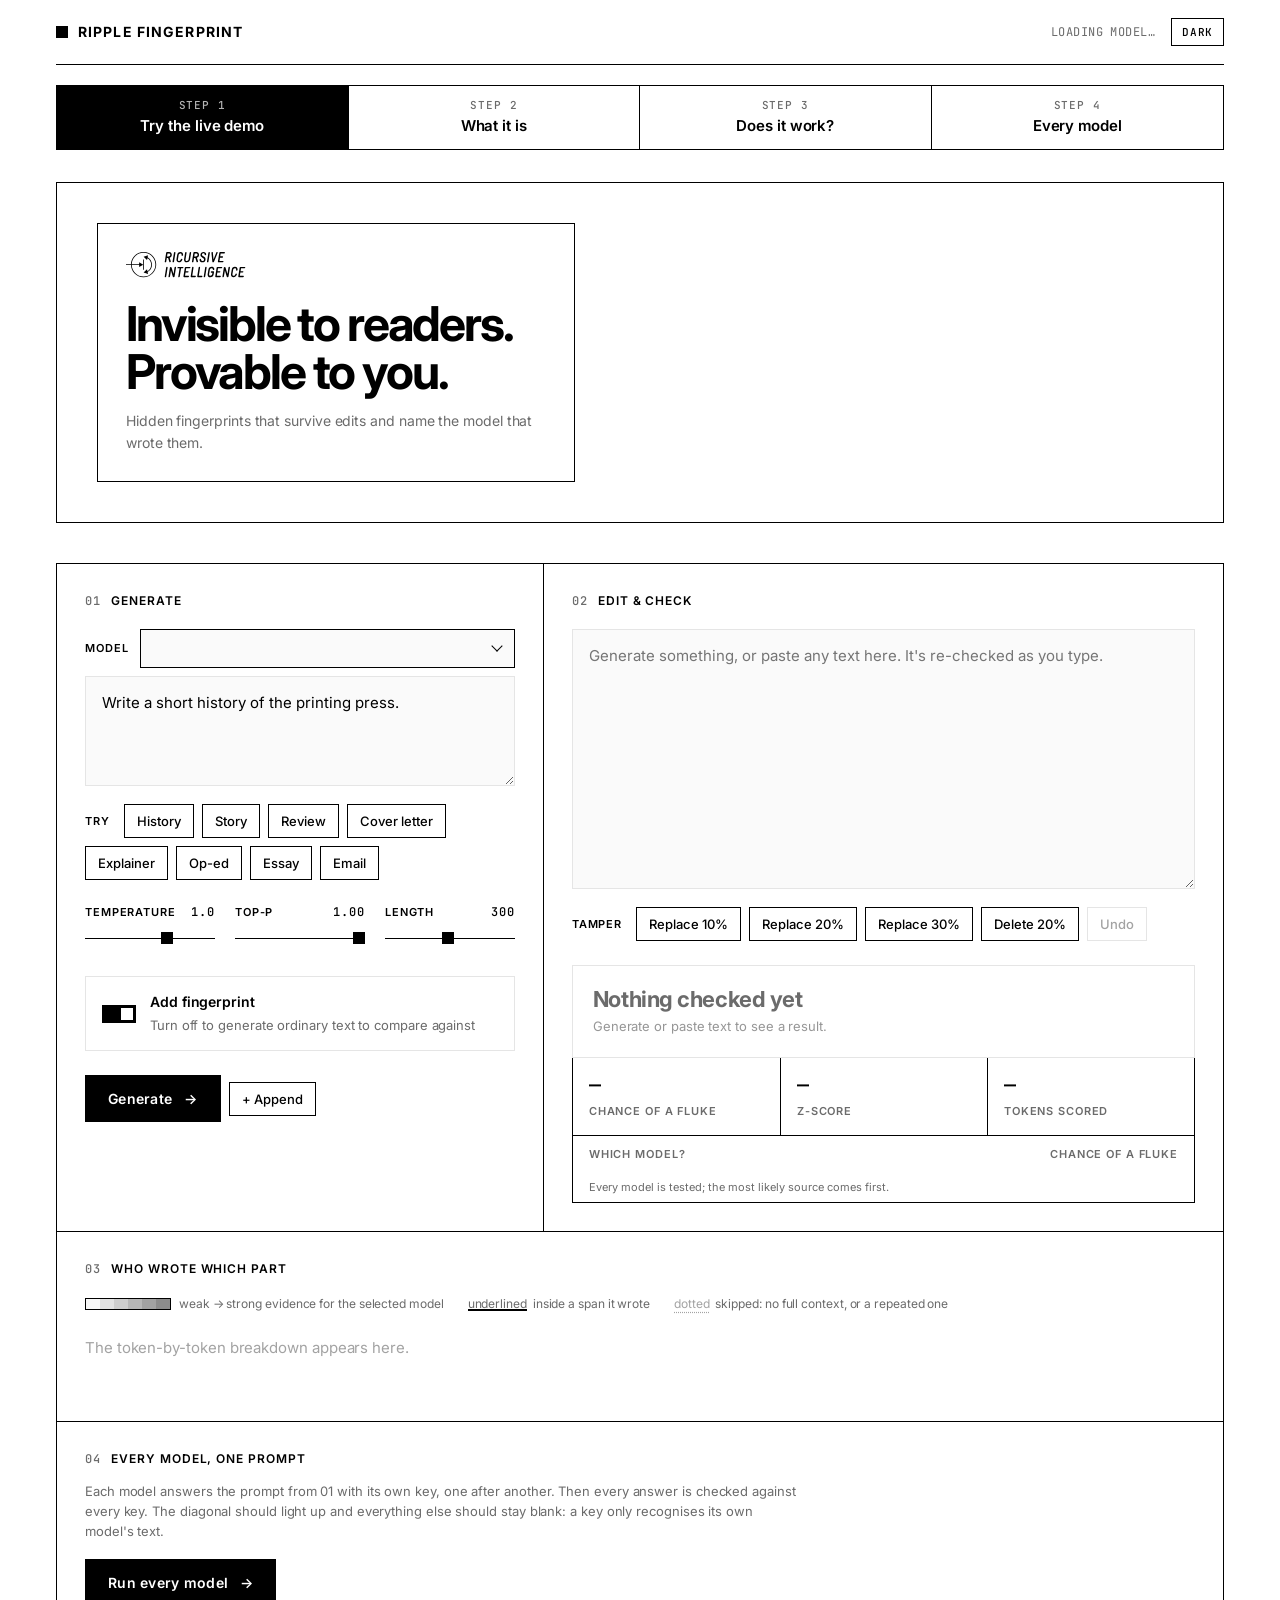
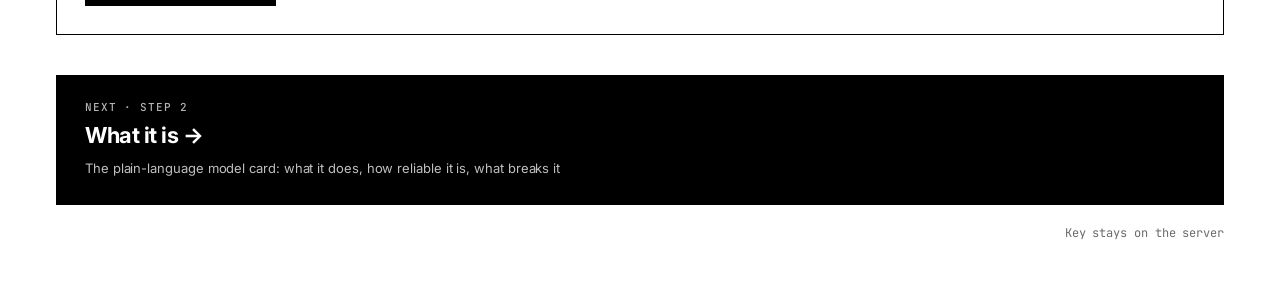
==== commit 2e86dc39: "i" ====
--- a/demo/index.html
+++ b/demo/index.html
@@ -31,9 +31,20 @@
   * { box-sizing: border-box; border-radius: 0; }
   .theme { font: 500 11px var(--mono); text-transform: uppercase; letter-spacing: 0.06em; padding: 6px 10px; }
   .top-right { display: flex; align-items: center; gap: 16px; flex-wrap: wrap; }
-  .pages { display: flex; gap: 14px; font: 500 12px var(--mono); text-transform: uppercase; letter-spacing: 0.04em; }
-  .pages a { color: var(--muted); text-decoration: none; }
-  .pages a:hover { color: var(--ink); }
+  .story { display: grid; grid-template-columns: repeat(4, minmax(0, 1fr)); border: 1px solid var(--line); background: var(--bg); margin-top: 20px; }
+  .story a { display: grid; gap: 2px; justify-items: center; text-align: center; padding: 12px 16px; text-decoration: none; color: var(--ink); border-right: 1px solid var(--line); transition: background .12s; }
+  .story a:last-child { border-right: 0; }
+  .story a b { font: 500 11px var(--mono); text-transform: uppercase; letter-spacing: .08em; color: var(--muted); }
+  .story a span { font-size: 15px; font-weight: 600; }
+  .story a:hover { background: var(--field); }
+  .story a[aria-current="page"] { background: var(--ink); color: var(--bg); }
+  .story a[aria-current="page"] b { color: var(--bg); opacity: .7; }
+  @media (max-width: 700px) { .story { grid-template-columns: 1fr 1fr; } .story a:nth-child(2) { border-right: 0; } .story a:nth-child(-n+2) { border-bottom: 1px solid var(--line); } }
+  .nextbar { display: block; border: 1px solid var(--line); margin-top: 40px; background: var(--ink); color: var(--bg); padding: 24px 28px; text-decoration: none; }
+  .nextbar b { font: 500 11px var(--mono); text-transform: uppercase; letter-spacing: .08em; opacity: .7; display: block; }
+  .nextbar span { font-size: 22px; font-weight: 700; letter-spacing: -0.02em; display: block; margin: 4px 0; }
+  .nextbar small { font-size: 13px; opacity: .75; }
+  .nextbar:hover { background: var(--bg); color: var(--ink); }
   html { background: var(--bg); }
   body { margin: 0; color: var(--ink); font: 15px/1.55 var(--sans);
     background: linear-gradient(var(--veil), var(--veil)), var(--art) center / var(--art-size) var(--art-repeat) fixed, var(--bg);
@@ -234,11 +245,13 @@
   <div class="top">
     <div class="brand"><i></i>Ripple Fingerprint</div>
     <div class="top-right">
-      <nav class="pages" aria-label="Pages"><a href="/results/">Results</a><a href="/results/models.html">Every model</a></nav>
+      
       <div class="meta" id="model">loading model…</div>
       <button class="theme" id="theme" aria-label="Toggle dark mode">Dark</button>
     </div>
   </div>
+
+  <nav class="story" aria-label="Story"><a href="/" aria-current="page"><b>Step 1</b><span>Try the live demo</span></a><a href="/results/model-card.html"><b>Step 2</b><span>What it is</span></a><a href="/results/"><b>Step 3</b><span>Does it work?</span></a><a href="/results/models.html"><b>Step 4</b><span>Every model</span></a></nav>
 
   <div class="hero">
     <div class="hero-card">
@@ -318,7 +331,7 @@
     <div id="heat"></div>
   </section>
 
-  <section class="lineup-panel">
+  <section class="lineup-panel" id="lineup">
     <div class="label"><b>04</b>Every model, one prompt<span class="heat-for" id="luMeta"></span></div>
     <p class="lu-sub">Each model answers the prompt from 01 with its own key, one after another. Then every answer is checked against every key.
       The diagonal should light up and everything else should stay blank: a key only recognises its own model's text.</p>
@@ -332,6 +345,8 @@
       <div class="lu-text" id="luText"></div>
     </div>
   </section>
+
+  <a class="nextbar" href="/results/model-card.html"><b>Next · step 2</b><span>What it is →</span><small>The plain-language model card: what it does, how reliable it is, what breaks it</small></a>
 
   <footer><span id="foot"></span><span>Key stays on the server</span></footer>
 </div>
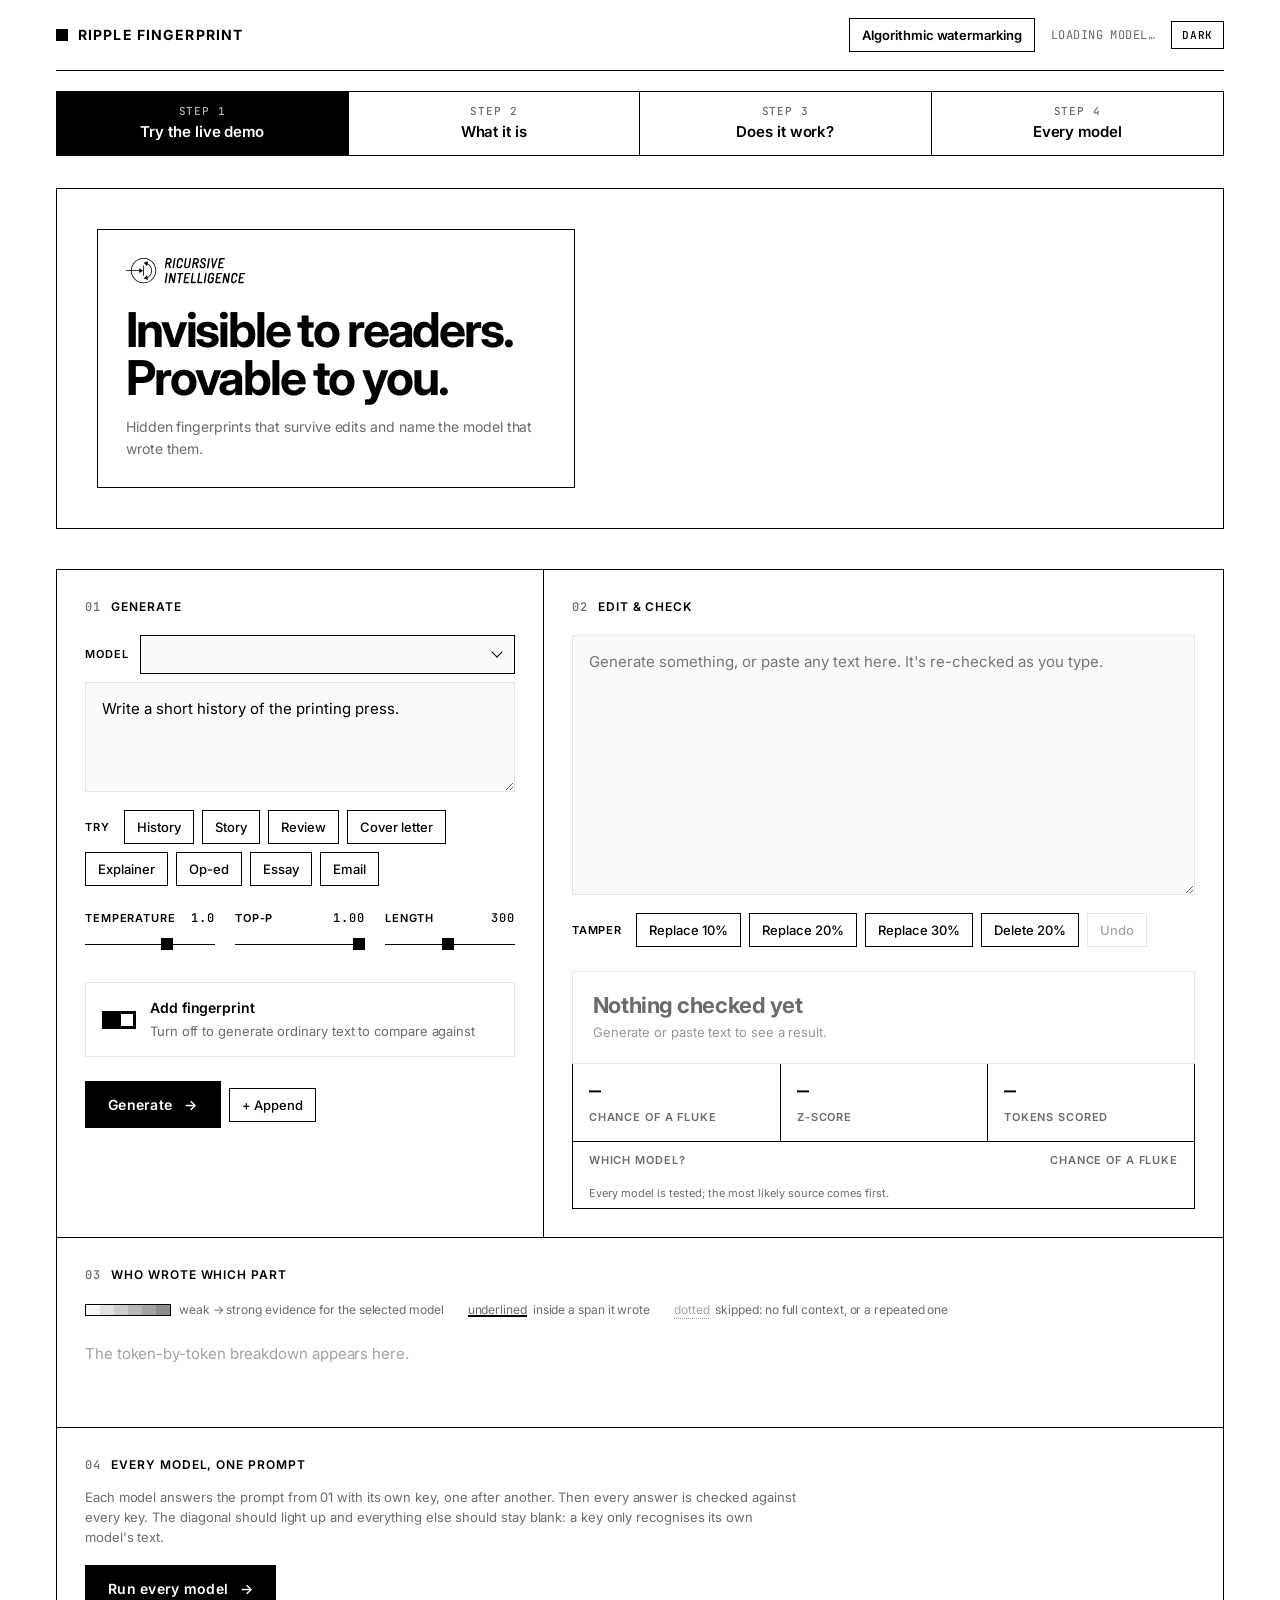
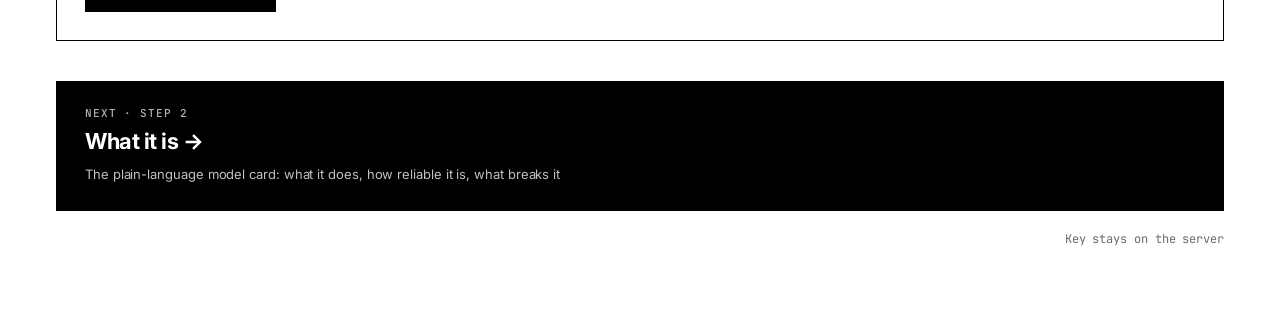
==== commit 73960186: "Add an Algorithmic watermarking page: check proofs with Lean and the fingerprint A new page (site/pr" ====
--- a/demo/index.html
+++ b/demo/index.html
@@ -29,6 +29,8 @@
       --art: url("/static/sky.webp"); --art-size: cover; --art-repeat: no-repeat; --veil: rgba(10, 46, 134, 0.72);
   }
   * { box-sizing: border-box; border-radius: 0; }
+  .toplink { font: 600 13px var(--sans); color: var(--ink); text-decoration: none; border: 1px solid var(--line); padding: 8px 12px; transition: background .12s, color .12s; }
+  .toplink:hover { background: var(--ink); color: var(--bg); }
   .theme { font: 500 11px var(--mono); text-transform: uppercase; letter-spacing: 0.06em; padding: 6px 10px; }
   .top-right { display: flex; align-items: center; gap: 16px; flex-wrap: wrap; }
   .story { display: grid; grid-template-columns: repeat(4, minmax(0, 1fr)); border: 1px solid var(--line); background: var(--bg); margin-top: 20px; }
@@ -245,7 +247,7 @@
   <div class="top">
     <div class="brand"><i></i>Ripple Fingerprint</div>
     <div class="top-right">
-      
+      <a class="toplink" href="/results/proofs.html">Algorithmic watermarking</a>
       <div class="meta" id="model">loading model…</div>
       <button class="theme" id="theme" aria-label="Toggle dark mode">Dark</button>
     </div>
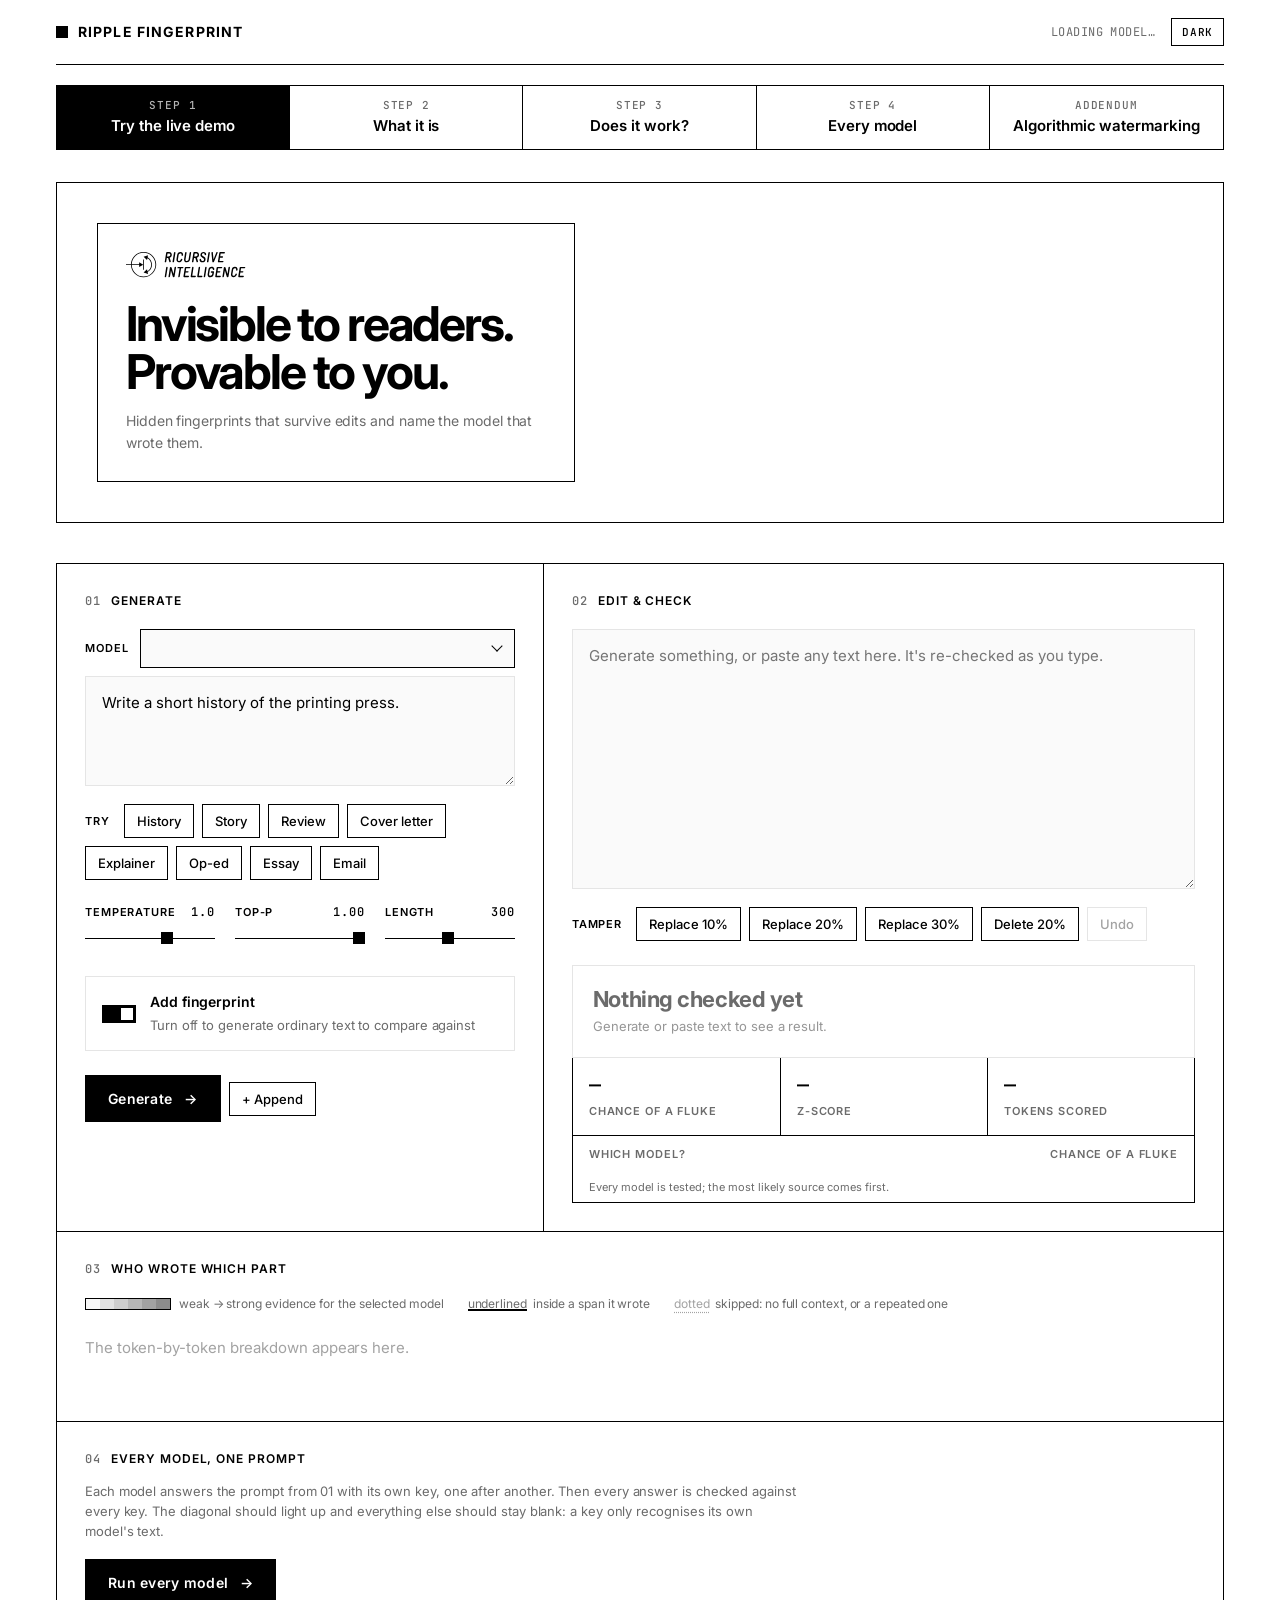
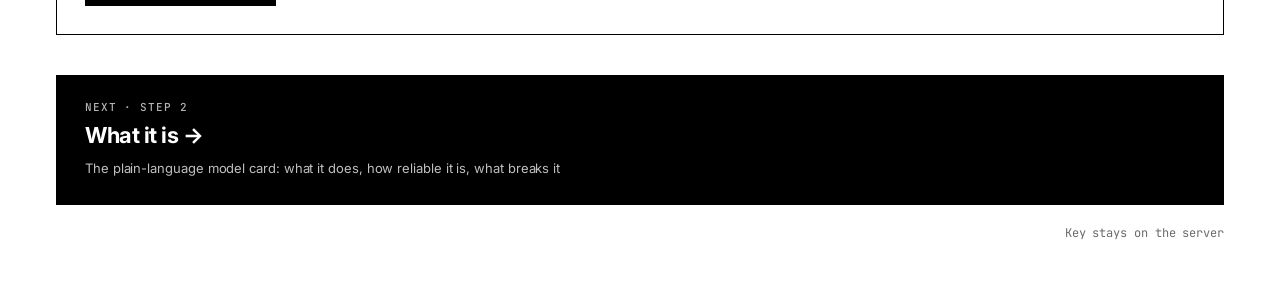
==== commit 7deb016e: "lean" ====
--- a/demo/index.html
+++ b/demo/index.html
@@ -33,7 +33,7 @@
   .toplink:hover { background: var(--ink); color: var(--bg); }
   .theme { font: 500 11px var(--mono); text-transform: uppercase; letter-spacing: 0.06em; padding: 6px 10px; }
   .top-right { display: flex; align-items: center; gap: 16px; flex-wrap: wrap; }
-  .story { display: grid; grid-template-columns: repeat(4, minmax(0, 1fr)); border: 1px solid var(--line); background: var(--bg); margin-top: 20px; }
+  .story { display: grid; grid-template-columns: repeat(5, minmax(0, 1fr)); border: 1px solid var(--line); background: var(--bg); margin-top: 20px; }
   .story a { display: grid; gap: 2px; justify-items: center; text-align: center; padding: 12px 16px; text-decoration: none; color: var(--ink); border-right: 1px solid var(--line); transition: background .12s; }
   .story a:last-child { border-right: 0; }
   .story a b { font: 500 11px var(--mono); text-transform: uppercase; letter-spacing: .08em; color: var(--muted); }
@@ -41,7 +41,7 @@
   .story a:hover { background: var(--field); }
   .story a[aria-current="page"] { background: var(--ink); color: var(--bg); }
   .story a[aria-current="page"] b { color: var(--bg); opacity: .7; }
-  @media (max-width: 700px) { .story { grid-template-columns: 1fr 1fr; } .story a:nth-child(2) { border-right: 0; } .story a:nth-child(-n+2) { border-bottom: 1px solid var(--line); } }
+  @media (max-width: 700px) { .story { grid-template-columns: 1fr 1fr; } .story a { border-bottom: 1px solid var(--line); } .story a:nth-child(even) { border-right: 0; } .story a:last-child { grid-column: 1 / -1; border-bottom: 0; } }
   .nextbar { display: block; border: 1px solid var(--line); margin-top: 40px; background: var(--ink); color: var(--bg); padding: 24px 28px; text-decoration: none; }
   .nextbar b { font: 500 11px var(--mono); text-transform: uppercase; letter-spacing: .08em; opacity: .7; display: block; }
   .nextbar span { font-size: 22px; font-weight: 700; letter-spacing: -0.02em; display: block; margin: 4px 0; }
@@ -247,13 +247,12 @@
   <div class="top">
     <div class="brand"><i></i>Ripple Fingerprint</div>
     <div class="top-right">
-      <a class="toplink" href="/results/proofs.html">Algorithmic watermarking</a>
       <div class="meta" id="model">loading model…</div>
       <button class="theme" id="theme" aria-label="Toggle dark mode">Dark</button>
     </div>
   </div>
 
-  <nav class="story" aria-label="Story"><a href="/" aria-current="page"><b>Step 1</b><span>Try the live demo</span></a><a href="/results/model-card.html"><b>Step 2</b><span>What it is</span></a><a href="/results/"><b>Step 3</b><span>Does it work?</span></a><a href="/results/models.html"><b>Step 4</b><span>Every model</span></a></nav>
+  <nav class="story" aria-label="Story"><a href="/" aria-current="page"><b>Step 1</b><span>Try the live demo</span></a><a href="/results/model-card.html"><b>Step 2</b><span>What it is</span></a><a href="/results/"><b>Step 3</b><span>Does it work?</span></a><a href="/results/models.html"><b>Step 4</b><span>Every model</span></a><a href="/results/proofs.html"><b>Addendum</b><span>Algorithmic watermarking</span></a></nav>
 
   <div class="hero">
     <div class="hero-card">
